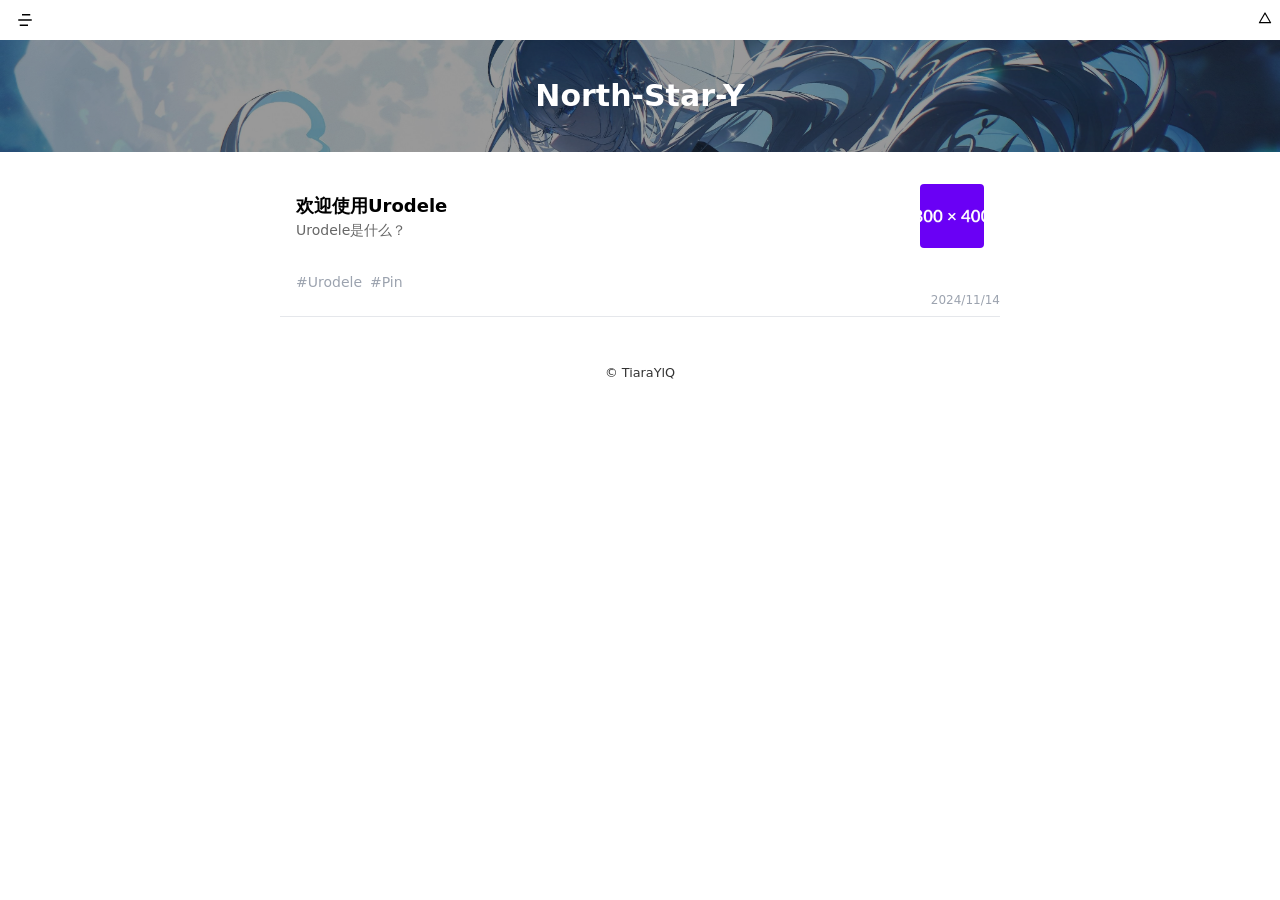
==== index.html @ 62dfad49 "Deploying to gh-pages from  @ 8601d7b7beb2814cf9d8a961e05b0728f2484fea 🚀" ====
<!DOCTYPE html> <html lang="en"> <head><meta charset="UTF-8"><link rel="apple-touch-icon-precomposed" sizes="144x144" href="/favicon.png"><meta name="apple-mobile-web-app-capable" content="yes"><meta name="mobile-web-app-capable" content="yes"><meta name="apple-mobile-web-app-status-bar-style" content="black-translucent"><meta name="apple-mobile-web-app-title" content="North-Star-Y"><meta name="msapplication-TileColor" content="#000000"><meta name="viewport" content="width=device-width,initial-scale=1.0, minimum-scale=1.0, maximum-scale=1.0, user-scalable=no, viewport-fit=cover"><meta name="description" content="A self-owned full-static blog system"><link rel="icon" href="/favicon.ico"><title>Lunic Y | North-Star-Y</title><link rel="stylesheet" href="/_astro/_page_.Cj23YP2r.css">
<style>._tabset_selm3_1 ._tab-panel_selm3_1{display:none}._tabset_selm3_1 ._tab-panels_selm3_4{display:flex}._tabset_selm3_1 input[data-tab-name=direct]{display:none}._tabset_selm3_1 input[data-tab-name=direct]:checked~._tab-panels_selm3_4 ._tab-panel_selm3_1[data-tab-name=direct]{display:block}._tabset_selm3_1 input[data-tab-name=direct]:checked~._tab-labels_selm3_13 label[data-tab-name=direct]{border-bottom:2px solid red}._tabset_selm3_1 input[data-tab-name=app]{display:none}._tabset_selm3_1 input[data-tab-name=app]:checked~._tab-panels_selm3_4 ._tab-panel_selm3_1[data-tab-name=app]{display:block}._tabset_selm3_1 input[data-tab-name=app]:checked~._tab-labels_selm3_13 label[data-tab-name=app]{border-bottom:2px solid red}
</style>
<link rel="stylesheet" href="/_astro/_page_.BIc4xYU2.css"><script type="module" src="/_astro/hoisted.B-PlsKKz.js"></script></head> <body class="text-text relative"> <!-- 固定背景层 --> <div class="fixed inset-0 bg-cover bg-center bg-no-repeat -z-10" style="background-image: url('/back3.jpg');"></div> <!-- 半透明遮罩层 --> <div class="fixed inset-0 bg-bg bg-opacity-80 -z-10"></div> <header class="flex justify-between items-center p-2 gap-2 h-10"> <a href="/" class="text-button text-lg" aria-label="homepage"> <div class="i-ri:menu-4-fill"></div> </a> <div class="flex gap-2 items-center header-operations">   <div id="auth"></div> </div> </header>  <div class="w-full h-28 text-white font-bold text-3xl flex items-center justify-center bg-cover bg-center relative" style="background-image: url('/back2.jpg');"> <div class="absolute inset-0 bg-black bg-opacity-40"></div> <span class="relative z-10">North-Star-Y</span> </div> <main> <div class="content">  <div class="pt-8 pb-2"> <a href="/post/Welcome-to-Urodele" class="px-4 pb-4 flex justify-between items-center group"> <div class="flex flex-col"> <h1 class="page-title w-[fit-content] text-lg transition-all font-semibold group-hover:underline"> 欢迎使用Urodele </h1> <p class="text-text text-opacity-60 text-sm">Urodele是什么？</p> </div> <img class="w-16 h-16 rounded object-cover" src="/post-assets/1730949764414_image.png" alt="image.png"> </a> <div class="flex pt-2 gap-2 px-4"> <a href="/tag/Urodele" class="text-sm text-gray hover:text-black">
#Urodele </a><a href="/tag/Pin" class="text-sm text-gray hover:text-black">
#Pin </a> </div> <div data-acc-time="1731585531871" class="text-end text-xs text-gray"></div> </div> <hr>   </div> </main>  <footer class="mt-8 flex justify-center"> <small class="w-full max-w-[720px] min-h-12 flex justify-center items-center opacity-80"> <a href="https://github.com/TiaraYlQ" target="_blank">© TiaraYlQ</a> </small> </footer> </body></html>
---- _astro/_page_.Cj23YP2r.css ----
*,:before,:after{box-sizing:border-box;border-width:0;border-style:solid;border-color:var(--un-default-border-color, #e5e7eb)}:before,:after{--un-content: ""}html,:host{line-height:1.5;-webkit-text-size-adjust:100%;-moz-tab-size:4;tab-size:4;font-family:ui-sans-serif,system-ui,sans-serif,"Apple Color Emoji","Segoe UI Emoji",Segoe UI Symbol,"Noto Color Emoji";font-feature-settings:normal;font-variation-settings:normal;-webkit-tap-highlight-color:transparent}body{margin:0;line-height:inherit}hr{height:0;color:inherit;border-top-width:1px}abbr:where([title]){text-decoration:underline dotted}h1,h2,h3,h4,h5,h6{font-size:inherit;font-weight:inherit}a{color:inherit;text-decoration:inherit}b,strong{font-weight:bolder}code,kbd,samp,pre{font-family:ui-monospace,SFMono-Regular,Menlo,Monaco,Consolas,Liberation Mono,Courier New,monospace;font-feature-settings:normal;font-variation-settings:normal;font-size:1em}small{font-size:80%}sub,sup{font-size:75%;line-height:0;position:relative;vertical-align:baseline}sub{bottom:-.25em}sup{top:-.5em}table{text-indent:0;border-color:inherit;border-collapse:collapse}button,input,optgroup,select,textarea{font-family:inherit;font-feature-settings:inherit;font-variation-settings:inherit;font-size:100%;font-weight:inherit;line-height:inherit;color:inherit;margin:0;padding:0}button,select{text-transform:none}button,[type=button],[type=reset],[type=submit]{-webkit-appearance:button;background-color:transparent;background-image:none}:-moz-focusring{outline:auto}:-moz-ui-invalid{box-shadow:none}progress{vertical-align:baseline}::-webkit-inner-spin-button,::-webkit-outer-spin-button{height:auto}[type=search]{-webkit-appearance:textfield;outline-offset:-2px}::-webkit-search-decoration{-webkit-appearance:none}::-webkit-file-upload-button{-webkit-appearance:button;font:inherit}summary{display:list-item}blockquote,dl,dd,h1,h2,h3,h4,h5,h6,hr,figure,p,pre{margin:0}fieldset{margin:0;padding:0}legend{padding:0}ol,ul,menu{list-style:none;margin:0;padding:0}dialog{padding:0}textarea{resize:vertical}input::placeholder,textarea::placeholder{opacity:1;color:#9ca3af}button,[role=button]{cursor:pointer}:disabled{cursor:default}img,svg,video,canvas,audio,iframe,embed,object{display:block;vertical-align:middle}img,video{max-width:100%;height:auto}[hidden]:where(:not([hidden=until-found])){display:none}*,:before,:after{--un-rotate:0;--un-rotate-x:0;--un-rotate-y:0;--un-rotate-z:0;--un-scale-x:1;--un-scale-y:1;--un-scale-z:1;--un-skew-x:0;--un-skew-y:0;--un-translate-x:0;--un-translate-y:0;--un-translate-z:0;--un-pan-x: ;--un-pan-y: ;--un-pinch-zoom: ;--un-scroll-snap-strictness:proximity;--un-ordinal: ;--un-slashed-zero: ;--un-numeric-figure: ;--un-numeric-spacing: ;--un-numeric-fraction: ;--un-border-spacing-x:0;--un-border-spacing-y:0;--un-ring-offset-shadow:0 0 rgb(0 0 0 / 0);--un-ring-shadow:0 0 rgb(0 0 0 / 0);--un-shadow-inset: ;--un-shadow:0 0 rgb(0 0 0 / 0);--un-ring-inset: ;--un-ring-offset-width:0px;--un-ring-offset-color:#fff;--un-ring-width:0px;--un-ring-color:rgb(147 197 253 / .5);--un-blur: ;--un-brightness: ;--un-contrast: ;--un-drop-shadow: ;--un-grayscale: ;--un-hue-rotate: ;--un-invert: ;--un-saturate: ;--un-sepia: ;--un-backdrop-blur: ;--un-backdrop-brightness: ;--un-backdrop-contrast: ;--un-backdrop-grayscale: ;--un-backdrop-hue-rotate: ;--un-backdrop-invert: ;--un-backdrop-opacity: ;--un-backdrop-saturate: ;--un-backdrop-sepia: }::backdrop{--un-rotate:0;--un-rotate-x:0;--un-rotate-y:0;--un-rotate-z:0;--un-scale-x:1;--un-scale-y:1;--un-scale-z:1;--un-skew-x:0;--un-skew-y:0;--un-translate-x:0;--un-translate-y:0;--un-translate-z:0;--un-pan-x: ;--un-pan-y: ;--un-pinch-zoom: ;--un-scroll-snap-strictness:proximity;--un-ordinal: ;--un-slashed-zero: ;--un-numeric-figure: ;--un-numeric-spacing: ;--un-numeric-fraction: ;--un-border-spacing-x:0;--un-border-spacing-y:0;--un-ring-offset-shadow:0 0 rgb(0 0 0 / 0);--un-ring-shadow:0 0 rgb(0 0 0 / 0);--un-shadow-inset: ;--un-shadow:0 0 rgb(0 0 0 / 0);--un-ring-inset: ;--un-ring-offset-width:0px;--un-ring-offset-color:#fff;--un-ring-width:0px;--un-ring-color:rgb(147 197 253 / .5);--un-blur: ;--un-brightness: ;--un-contrast: ;--un-drop-shadow: ;--un-grayscale: ;--un-hue-rotate: ;--un-invert: ;--un-saturate: ;--un-sepia: ;--un-backdrop-blur: ;--un-backdrop-brightness: ;--un-backdrop-contrast: ;--un-backdrop-grayscale: ;--un-backdrop-hue-rotate: ;--un-backdrop-invert: ;--un-backdrop-opacity: ;--un-backdrop-saturate: ;--un-backdrop-sepia: }.i-material-symbols\:add-link{--un-icon:url("data:image/svg+xml;utf8,%3Csvg viewBox='0 0 24 24' width='1em' height='1em' xmlns='http://www.w3.org/2000/svg' %3E%3Cpath fill='currentColor' d='M17 20v-3h-3v-2h3v-3h2v3h3v2h-3v3zm-6-3H7q-2.075 0-3.537-1.463T2 12t1.463-3.537T7 7h4v2H7q-1.25 0-2.125.875T4 12t.875 2.125T7 15h4zm-3-4v-2h8v2zm14-1h-2q0-1.25-.875-2.125T17 9h-4V7h4q2.075 0 3.538 1.463T22 12'/%3E%3C/svg%3E");-webkit-mask:var(--un-icon) no-repeat;mask:var(--un-icon) no-repeat;-webkit-mask-size:100% 100%;mask-size:100% 100%;background-color:currentColor;color:inherit;width:1em;height:1em}.i-material-symbols\:check-circle-outline-rounded{--un-icon:url("data:image/svg+xml;utf8,%3Csvg viewBox='0 0 24 24' width='1em' height='1em' xmlns='http://www.w3.org/2000/svg' %3E%3Cpath fill='currentColor' d='m10.6 13.8l-2.15-2.15q-.275-.275-.7-.275t-.7.275t-.275.7t.275.7L9.9 15.9q.3.3.7.3t.7-.3l5.65-5.65q.275-.275.275-.7t-.275-.7t-.7-.275t-.7.275zM12 22q-2.075 0-3.9-.788t-3.175-2.137T2.788 15.9T2 12t.788-3.9t2.137-3.175T8.1 2.788T12 2t3.9.788t3.175 2.137T21.213 8.1T22 12t-.788 3.9t-2.137 3.175t-3.175 2.138T12 22m0-2q3.35 0 5.675-2.325T20 12t-2.325-5.675T12 4T6.325 6.325T4 12t2.325 5.675T12 20m0-8'/%3E%3C/svg%3E");-webkit-mask:var(--un-icon) no-repeat;mask:var(--un-icon) no-repeat;-webkit-mask-size:100% 100%;mask-size:100% 100%;background-color:currentColor;color:inherit;width:1em;height:1em}.i-material-symbols\:code{--un-icon:url("data:image/svg+xml;utf8,%3Csvg viewBox='0 0 24 24' width='1em' height='1em' xmlns='http://www.w3.org/2000/svg' %3E%3Cpath fill='currentColor' d='m8 18l-6-6l6-6l1.425 1.425l-4.6 4.6L9.4 16.6zm8 0l-1.425-1.425l4.6-4.6L14.6 7.4L16 6l6 6z'/%3E%3C/svg%3E");-webkit-mask:var(--un-icon) no-repeat;mask:var(--un-icon) no-repeat;-webkit-mask-size:100% 100%;mask-size:100% 100%;background-color:currentColor;color:inherit;width:1em;height:1em}.i-material-symbols\:error-outline-rounded{--un-icon:url("data:image/svg+xml;utf8,%3Csvg viewBox='0 0 24 24' width='1em' height='1em' xmlns='http://www.w3.org/2000/svg' %3E%3Cpath fill='currentColor' d='M12.713 16.713Q13 16.425 13 16t-.288-.712T12 15t-.712.288T11 16t.288.713T12 17t.713-.288m0-4Q13 12.425 13 12V8q0-.425-.288-.712T12 7t-.712.288T11 8v4q0 .425.288.713T12 13t.713-.288M12 22q-2.075 0-3.9-.788t-3.175-2.137T2.788 15.9T2 12t.788-3.9t2.137-3.175T8.1 2.788T12 2t3.9.788t3.175 2.137T21.213 8.1T22 12t-.788 3.9t-2.137 3.175t-3.175 2.138T12 22m0-2q3.35 0 5.675-2.325T20 12t-2.325-5.675T12 4T6.325 6.325T4 12t2.325 5.675T12 20m0-8'/%3E%3C/svg%3E");-webkit-mask:var(--un-icon) no-repeat;mask:var(--un-icon) no-repeat;-webkit-mask-size:100% 100%;mask-size:100% 100%;background-color:currentColor;color:inherit;width:1em;height:1em}.i-material-symbols\:format-bold{--un-icon:url("data:image/svg+xml;utf8,%3Csvg viewBox='0 0 24 24' width='1em' height='1em' xmlns='http://www.w3.org/2000/svg' %3E%3Cpath fill='currentColor' d='M6.8 19V5h5.525q1.625 0 3 1T16.7 8.775q0 1.275-.575 1.963t-1.075.987q.625.275 1.388 1.025T17.2 15q0 2.225-1.625 3.113t-3.05.887zm3.025-2.8h2.6q1.2 0 1.463-.612t.262-.888t-.262-.887t-1.538-.613H9.825zm0-5.7h2.325q.825 0 1.2-.425t.375-.95q0-.6-.425-.975t-1.1-.375H9.825z'/%3E%3C/svg%3E");-webkit-mask:var(--un-icon) no-repeat;mask:var(--un-icon) no-repeat;-webkit-mask-size:100% 100%;mask-size:100% 100%;background-color:currentColor;color:inherit;width:1em;height:1em}.i-material-symbols\:format-italic{--un-icon:url("data:image/svg+xml;utf8,%3Csvg viewBox='0 0 24 24' width='1em' height='1em' xmlns='http://www.w3.org/2000/svg' %3E%3Cpath fill='currentColor' d='M5 19v-2.5h4l3-9H8V5h10v2.5h-3.5l-3 9H15V19z'/%3E%3C/svg%3E");-webkit-mask:var(--un-icon) no-repeat;mask:var(--un-icon) no-repeat;-webkit-mask-size:100% 100%;mask-size:100% 100%;background-color:currentColor;color:inherit;width:1em;height:1em}.i-material-symbols\:format-underlined{--un-icon:url("data:image/svg+xml;utf8,%3Csvg viewBox='0 0 24 24' width='1em' height='1em' xmlns='http://www.w3.org/2000/svg' %3E%3Cpath fill='currentColor' d='M5 21v-2h14v2zm3.075-5.575q-1.4-1.575-1.4-4.175V3H9.25v8.4q0 1.4.7 2.275t2.05.875t2.05-.875t.7-2.275V3h2.575v8.25q0 2.6-1.4 4.175T12 17t-3.925-1.575'/%3E%3C/svg%3E");-webkit-mask:var(--un-icon) no-repeat;mask:var(--un-icon) no-repeat;-webkit-mask-size:100% 100%;mask-size:100% 100%;background-color:currentColor;color:inherit;width:1em;height:1em}.i-material-symbols\:info-outline-rounded{--un-icon:url("data:image/svg+xml;utf8,%3Csvg viewBox='0 0 24 24' width='1em' height='1em' xmlns='http://www.w3.org/2000/svg' %3E%3Cpath fill='currentColor' d='M12.713 16.713Q13 16.425 13 16v-4q0-.425-.288-.712T12 11t-.712.288T11 12v4q0 .425.288.713T12 17t.713-.288m0-8Q13 8.425 13 8t-.288-.712T12 7t-.712.288T11 8t.288.713T12 9t.713-.288M12 22q-2.075 0-3.9-.788t-3.175-2.137T2.788 15.9T2 12t.788-3.9t2.137-3.175T8.1 2.788T12 2t3.9.788t3.175 2.137T21.213 8.1T22 12t-.788 3.9t-2.137 3.175t-3.175 2.138T12 22m0-2q3.35 0 5.675-2.325T20 12t-2.325-5.675T12 4T6.325 6.325T4 12t2.325 5.675T12 20m0-8'/%3E%3C/svg%3E");-webkit-mask:var(--un-icon) no-repeat;mask:var(--un-icon) no-repeat;-webkit-mask-size:100% 100%;mask-size:100% 100%;background-color:currentColor;color:inherit;width:1em;height:1em}.i-material-symbols\:raw-on{--un-icon:url("data:image/svg+xml;utf8,%3Csvg viewBox='0 0 24 24' width='1em' height='1em' xmlns='http://www.w3.org/2000/svg' %3E%3Cpath fill='currentColor' d='M3 15V9h3.5q.6 0 1.05.45T8 10.5v1q0 .45-.238.813T7.1 12.9L8 15H6.5l-.9-2H4.5v2zm5.75 0l1.5-6h2.5l1.5 6h-1.5l-.35-1.5h-1.75l-.4 1.5zm6.75 0L14 9h1.5l.75 3L17 9h1.5l.75 3L20 9h1.5L20 15h-1.5l-.75-3.05L17 15zM11 12h1l-.25-1h-.5zm-6.5-.5h2v-1h-2z'/%3E%3C/svg%3E");-webkit-mask:var(--un-icon) no-repeat;mask:var(--un-icon) no-repeat;-webkit-mask-size:100% 100%;mask-size:100% 100%;background-color:currentColor;color:inherit;width:1em;height:1em}.i-material-symbols\:strikethrough-s{--un-icon:url("data:image/svg+xml;utf8,%3Csvg viewBox='0 0 24 24' width='1em' height='1em' xmlns='http://www.w3.org/2000/svg' %3E%3Cpath fill='currentColor' d='M12.15 20q-1.9 0-3.375-1.125T6.65 15.8l2.2-.95q.35 1.2 1.213 1.975t2.137.775q1.05 0 1.9-.5t.85-1.6q0-.45-.175-.825T14.3 14h2.8q.125.35.188.713t.062.787q0 2.15-1.537 3.325T12.15 20M2 12v-2h20v2zm10.05-8.15q1.65 0 2.888.812T16.85 7.15l-2.2.975q-.225-.725-.837-1.3T12.1 6.25q-1.025 0-1.7.463T9.65 8h-2.4q.05-1.725 1.363-2.937T12.05 3.85'/%3E%3C/svg%3E");-webkit-mask:var(--un-icon) no-repeat;mask:var(--un-icon) no-repeat;-webkit-mask-size:100% 100%;mask-size:100% 100%;background-color:currentColor;color:inherit;width:1em;height:1em}.i-ri\:add-large-line{--un-icon:url("data:image/svg+xml;utf8,%3Csvg viewBox='0 0 24 24' width='1em' height='1em' xmlns='http://www.w3.org/2000/svg' %3E%3Cpath fill='currentColor' d='M13 11h9v2h-9v9h-2v-9H2v-2h9V2h2z'/%3E%3C/svg%3E");-webkit-mask:var(--un-icon) no-repeat;mask:var(--un-icon) no-repeat;-webkit-mask-size:100% 100%;mask-size:100% 100%;background-color:currentColor;color:inherit;width:1em;height:1em}.i-ri\:add-line{--un-icon:url("data:image/svg+xml;utf8,%3Csvg viewBox='0 0 24 24' width='1em' height='1em' xmlns='http://www.w3.org/2000/svg' %3E%3Cpath fill='currentColor' d='M11 11V5h2v6h6v2h-6v6h-2v-6H5v-2z'/%3E%3C/svg%3E");-webkit-mask:var(--un-icon) no-repeat;mask:var(--un-icon) no-repeat;-webkit-mask-size:100% 100%;mask-size:100% 100%;background-color:currentColor;color:inherit;width:1em;height:1em}.i-ri\:arrow-down-s-fill{--un-icon:url("data:image/svg+xml;utf8,%3Csvg viewBox='0 0 24 24' width='1em' height='1em' xmlns='http://www.w3.org/2000/svg' %3E%3Cpath fill='currentColor' d='m12 16l-6-6h12z'/%3E%3C/svg%3E");-webkit-mask:var(--un-icon) no-repeat;mask:var(--un-icon) no-repeat;-webkit-mask-size:100% 100%;mask-size:100% 100%;background-color:currentColor;color:inherit;width:1em;height:1em}.i-ri\:arrow-left-double-line{--un-icon:url("data:image/svg+xml;utf8,%3Csvg viewBox='0 0 24 24' width='1em' height='1em' xmlns='http://www.w3.org/2000/svg' %3E%3Cpath fill='currentColor' d='m4.836 12l6.207 6.207l1.414-1.414L7.664 12l4.793-4.793l-1.414-1.414zm5.65 0l6.207 6.207l1.414-1.414L13.314 12l4.793-4.793l-1.414-1.414z'/%3E%3C/svg%3E");-webkit-mask:var(--un-icon) no-repeat;mask:var(--un-icon) no-repeat;-webkit-mask-size:100% 100%;mask-size:100% 100%;background-color:currentColor;color:inherit;width:1em;height:1em}.i-ri\:arrow-right-double-line{--un-icon:url("data:image/svg+xml;utf8,%3Csvg viewBox='0 0 24 24' width='1em' height='1em' xmlns='http://www.w3.org/2000/svg' %3E%3Cpath fill='currentColor' d='m19.164 12l-6.207-6.207l-1.414 1.414L16.336 12l-4.793 4.793l1.414 1.414zm-5.65 0L7.307 5.793L5.893 7.207L10.686 12l-4.793 4.793l1.414 1.414z'/%3E%3C/svg%3E");-webkit-mask:var(--un-icon) no-repeat;mask:var(--un-icon) no-repeat;-webkit-mask-size:100% 100%;mask-size:100% 100%;background-color:currentColor;color:inherit;width:1em;height:1em}.i-ri\:check-line{--un-icon:url("data:image/svg+xml;utf8,%3Csvg viewBox='0 0 24 24' width='1em' height='1em' xmlns='http://www.w3.org/2000/svg' %3E%3Cpath fill='currentColor' d='m10 15.17l9.192-9.191l1.414 1.414L10 17.999l-6.364-6.364l1.414-1.414z'/%3E%3C/svg%3E");-webkit-mask:var(--un-icon) no-repeat;mask:var(--un-icon) no-repeat;-webkit-mask-size:100% 100%;mask-size:100% 100%;background-color:currentColor;color:inherit;width:1em;height:1em}.i-ri\:close-line{--un-icon:url("data:image/svg+xml;utf8,%3Csvg viewBox='0 0 24 24' width='1em' height='1em' xmlns='http://www.w3.org/2000/svg' %3E%3Cpath fill='currentColor' d='m12 10.587l4.95-4.95l1.414 1.414l-4.95 4.95l4.95 4.95l-1.415 1.414l-4.95-4.95l-4.949 4.95l-1.414-1.415l4.95-4.95l-4.95-4.95L7.05 5.638z'/%3E%3C/svg%3E");-webkit-mask:var(--un-icon) no-repeat;mask:var(--un-icon) no-repeat;-webkit-mask-size:100% 100%;mask-size:100% 100%;background-color:currentColor;color:inherit;width:1em;height:1em}.i-ri\:delete-bin-fill{--un-icon:url("data:image/svg+xml;utf8,%3Csvg viewBox='0 0 24 24' width='1em' height='1em' xmlns='http://www.w3.org/2000/svg' %3E%3Cpath fill='currentColor' d='M17 6h5v2h-2v13a1 1 0 0 1-1 1H5a1 1 0 0 1-1-1V8H2V6h5V3a1 1 0 0 1 1-1h8a1 1 0 0 1 1 1zm-8 5v6h2v-6zm4 0v6h2v-6zM9 4v2h6V4z'/%3E%3C/svg%3E");-webkit-mask:var(--un-icon) no-repeat;mask:var(--un-icon) no-repeat;-webkit-mask-size:100% 100%;mask-size:100% 100%;background-color:currentColor;color:inherit;width:1em;height:1em}.i-ri\:draggable{--un-icon:url("data:image/svg+xml;utf8,%3Csvg viewBox='0 0 24 24' width='1em' height='1em' xmlns='http://www.w3.org/2000/svg' %3E%3Cpath fill='currentColor' d='M8.5 7a1.5 1.5 0 1 0 0-3a1.5 1.5 0 0 0 0 3m0 6.5a1.5 1.5 0 1 0 0-3a1.5 1.5 0 0 0 0 3m1.5 5a1.5 1.5 0 1 1-3 0a1.5 1.5 0 0 1 3 0M15.5 7a1.5 1.5 0 1 0 0-3a1.5 1.5 0 0 0 0 3m1.5 5a1.5 1.5 0 1 1-3 0a1.5 1.5 0 0 1 3 0m-1.5 8a1.5 1.5 0 1 0 0-3a1.5 1.5 0 0 0 0 3'/%3E%3C/svg%3E");-webkit-mask:var(--un-icon) no-repeat;mask:var(--un-icon) no-repeat;-webkit-mask-size:100% 100%;mask-size:100% 100%;background-color:currentColor;color:inherit;width:1em;height:1em}.i-ri\:github-fill{--un-icon:url("data:image/svg+xml;utf8,%3Csvg viewBox='0 0 24 24' width='1em' height='1em' xmlns='http://www.w3.org/2000/svg' %3E%3Cpath fill='currentColor' d='M12.001 2c-5.525 0-10 4.475-10 10a9.99 9.99 0 0 0 6.837 9.488c.5.087.688-.213.688-.476c0-.237-.013-1.024-.013-1.862c-2.512.463-3.162-.612-3.362-1.175c-.113-.288-.6-1.175-1.025-1.413c-.35-.187-.85-.65-.013-.662c.788-.013 1.35.725 1.538 1.025c.9 1.512 2.337 1.087 2.912.825c.088-.65.35-1.087.638-1.337c-2.225-.25-4.55-1.113-4.55-4.938c0-1.088.387-1.987 1.025-2.687c-.1-.25-.45-1.275.1-2.65c0 0 .837-.263 2.75 1.024a9.3 9.3 0 0 1 2.5-.337c.85 0 1.7.112 2.5.337c1.913-1.3 2.75-1.024 2.75-1.024c.55 1.375.2 2.4.1 2.65c.637.7 1.025 1.587 1.025 2.687c0 3.838-2.337 4.688-4.562 4.938c.362.312.675.912.675 1.85c0 1.337-.013 2.412-.013 2.75c0 .262.188.574.688.474A10.02 10.02 0 0 0 22 12c0-5.525-4.475-10-10-10'/%3E%3C/svg%3E");-webkit-mask:var(--un-icon) no-repeat;mask:var(--un-icon) no-repeat;-webkit-mask-size:100% 100%;mask-size:100% 100%;background-color:currentColor;color:inherit;width:1em;height:1em}.i-ri\:menu-4-fill{--un-icon:url("data:image/svg+xml;utf8,%3Csvg viewBox='0 0 24 24' width='1em' height='1em' xmlns='http://www.w3.org/2000/svg' %3E%3Cpath fill='currentColor' d='M16 18v2H5v-2zm5-7v2H3v-2zm-2-7v2H8V4z'/%3E%3C/svg%3E");-webkit-mask:var(--un-icon) no-repeat;mask:var(--un-icon) no-repeat;-webkit-mask-size:100% 100%;mask-size:100% 100%;background-color:currentColor;color:inherit;width:1em;height:1em}.i-ri\:menu-fold-4-fill{--un-icon:url("data:image/svg+xml;utf8,%3Csvg viewBox='0 0 24 24' width='1em' height='1em' xmlns='http://www.w3.org/2000/svg' %3E%3Cpath fill='currentColor' d='M21 4H7v2h14zm0 7H11v2h10zm0 7H7v2h14zM3 17V7l5 5z'/%3E%3C/svg%3E");-webkit-mask:var(--un-icon) no-repeat;mask:var(--un-icon) no-repeat;-webkit-mask-size:100% 100%;mask-size:100% 100%;background-color:currentColor;color:inherit;width:1em;height:1em}.i-ri\:quill-pen-fill{--un-icon:url("data:image/svg+xml;utf8,%3Csvg viewBox='0 0 24 24' width='1em' height='1em' xmlns='http://www.w3.org/2000/svg' %3E%3Cpath fill='currentColor' d='M21 1.997c-15 0-17 14-18 20h1.998q.999-5 5.002-5.5c4-.5 7-4 8-7l-1.5-1l1-1c1-1 2.004-2.5 3.5-5.5'/%3E%3C/svg%3E");-webkit-mask:var(--un-icon) no-repeat;mask:var(--un-icon) no-repeat;-webkit-mask-size:100% 100%;mask-size:100% 100%;background-color:currentColor;color:inherit;width:1em;height:1em}.i-ri\:send-plane-fill{--un-icon:url("data:image/svg+xml;utf8,%3Csvg viewBox='0 0 24 24' width='1em' height='1em' xmlns='http://www.w3.org/2000/svg' %3E%3Cpath fill='currentColor' d='M1.946 9.315c-.522-.174-.527-.455.01-.634L21.044 2.32c.529-.176.832.12.684.638l-5.454 19.086c-.15.529-.455.547-.679.045L12 14l6-8l-8 6z'/%3E%3C/svg%3E");-webkit-mask:var(--un-icon) no-repeat;mask:var(--un-icon) no-repeat;-webkit-mask-size:100% 100%;mask-size:100% 100%;background-color:currentColor;color:inherit;width:1em;height:1em}.i-ri\:triangle-line{--un-icon:url("data:image/svg+xml;utf8,%3Csvg viewBox='0 0 24 24' width='1em' height='1em' xmlns='http://www.w3.org/2000/svg' %3E%3Cpath fill='currentColor' d='m12.866 3l9.526 16.5a1 1 0 0 1-.866 1.5H2.474a1 1 0 0 1-.866-1.5L11.134 3a1 1 0 0 1 1.732 0m-8.66 16h15.588L12 5.5z'/%3E%3C/svg%3E");-webkit-mask:var(--un-icon) no-repeat;mask:var(--un-icon) no-repeat;-webkit-mask-size:100% 100%;mask-size:100% 100%;background-color:currentColor;color:inherit;width:1em;height:1em}.i-svg-spinners\:pulse{--un-icon:url("data:image/svg+xml;utf8,%3Csvg viewBox='0 0 24 24' width='1em' height='1em' xmlns='http://www.w3.org/2000/svg' %3E%3Ccircle cx='12' cy='12' r='0' fill='currentColor'%3E%3Canimate attributeName='r' calcMode='spline' dur='1.2s' keySplines='.52,.6,.25,.99' repeatCount='indefinite' values='0;11'/%3E%3Canimate attributeName='opacity' calcMode='spline' dur='1.2s' keySplines='.52,.6,.25,.99' repeatCount='indefinite' values='1;0'/%3E%3C/circle%3E%3C/svg%3E");-webkit-mask:var(--un-icon) no-repeat;mask:var(--un-icon) no-repeat;-webkit-mask-size:100% 100%;mask-size:100% 100%;background-color:currentColor;color:inherit;width:1em;height:1em}.i-svg-spinners\:ring-resize{--un-icon:url("data:image/svg+xml;utf8,%3Csvg viewBox='0 0 24 24' width='1em' height='1em' xmlns='http://www.w3.org/2000/svg' %3E%3Cg stroke='currentColor'%3E%3Ccircle cx='12' cy='12' r='9.5' fill='none' stroke-linecap='round' stroke-width='3'%3E%3Canimate attributeName='stroke-dasharray' calcMode='spline' dur='1.5s' keySplines='0.42,0,0.58,1;0.42,0,0.58,1;0.42,0,0.58,1' keyTimes='0;0.475;0.95;1' repeatCount='indefinite' values='0 150;42 150;42 150;42 150'/%3E%3Canimate attributeName='stroke-dashoffset' calcMode='spline' dur='1.5s' keySplines='0.42,0,0.58,1;0.42,0,0.58,1;0.42,0,0.58,1' keyTimes='0;0.475;0.95;1' repeatCount='indefinite' values='0;-16;-59;-59'/%3E%3C/circle%3E%3CanimateTransform attributeName='transform' dur='2s' repeatCount='indefinite' type='rotate' values='0 12 12;360 12 12'/%3E%3C/g%3E%3C/svg%3E");-webkit-mask:var(--un-icon) no-repeat;mask:var(--un-icon) no-repeat;-webkit-mask-size:100% 100%;mask-size:100% 100%;background-color:currentColor;color:inherit;width:1em;height:1em}@media (prefers-color-scheme: dark){:root{--un-preset-theme-colors-modal:36 36 36;--un-preset-theme-colors-bg:51 51 51;--un-preset-theme-colors-text:255 255 255}}@media (prefers-color-scheme: light){:root{--un-preset-theme-colors-modal:255 255 255;--un-preset-theme-colors-bg:255 255 255;--un-preset-theme-colors-text:0 0 0}}.pointer-events-auto,.group:focus-within .group-focus-within\:pointer-events-auto{pointer-events:auto}.pointer-events-none{pointer-events:none}.visible{visibility:visible}.absolute{position:absolute}.fixed{position:fixed}.relative{position:relative}.inset-0{inset:0}.left-0{left:0}.right-\[4px\]{right:4px}.right-0{right:0}.top-\[84px\]{top:84px}.top-0{top:0}.top-full{top:100%}.-z-10{z-index:-10}.z-\[100\]{z-index:100}.z-\[110\]{z-index:110}.z-\[2\]{z-index:2}.z-\[50\]{z-index:50}.z-10{z-index:10}.m-2{margin:.5rem}.m-4{margin:1rem}.mx-8{margin-left:2rem;margin-right:2rem}.mt-1{margin-top:.25rem}.mt-4{margin-top:1rem}.mt-8{margin-top:2rem}.block{display:block}.\[\&_\.outlines\]\:hidden .outlines{display:none}.hidden\!{display:none!important}.h-10{height:2.5rem}.h-16{height:4rem}.h-28{height:7rem}.h-3,.h3{height:.75rem}.h-5,.h5{height:1.25rem}.h-6,.h6{height:1.5rem}.h-8{height:2rem}.h-full{height:100%}.h1{height:.25rem}.h2{height:.5rem}.h4{height:1rem}.max-h-\[60vh\]{max-height:60vh}.max-w-\[720px\]{max-width:720px}.max-w-\[870px\]{max-width:870px}.max-w-\[90vw\]{max-width:90vw}.max-w-\[960px\]{max-width:960px}.min-h-\[100px\]{min-height:100px}.min-h-12{min-height:3rem}.min-h-8{min-height:2rem}.min-w-\[180px\]{min-width:180px}.min-w-\[200px\]{min-width:200px}.w-\[180px\]{width:180px}.w-\[200px\]{width:200px}.w-\[240px\]{width:240px}.w-\[fit-content\]{width:fit-content}.w-16{width:4rem}.w-3{width:.75rem}.w-5{width:1.25rem}.w-6{width:1.5rem}.w-8{width:2rem}.w-full{width:100%}.flex{display:flex}.flex-\[45\%\]{flex:45%}.flex-1{flex:1 1 0%}.flex-shrink-0{flex-shrink:0}.flex-col{flex-direction:column}.flex-wrap{flex-wrap:wrap}.translate-y--2{--un-translate-y:-.5rem;transform:translate(var(--un-translate-x)) translateY(var(--un-translate-y)) translateZ(var(--un-translate-z)) rotate(var(--un-rotate)) rotateX(var(--un-rotate-x)) rotateY(var(--un-rotate-y)) rotate(var(--un-rotate-z)) skew(var(--un-skew-x)) skewY(var(--un-skew-y)) scaleX(var(--un-scale-x)) scaleY(var(--un-scale-y)) scaleZ(var(--un-scale-z))}.translate-y-\[-100\%\]{--un-translate-y:-100%;transform:translate(var(--un-translate-x)) translateY(var(--un-translate-y)) translateZ(var(--un-translate-z)) rotate(var(--un-rotate)) rotateX(var(--un-rotate-x)) rotateY(var(--un-rotate-y)) rotate(var(--un-rotate-z)) skew(var(--un-skew-x)) skewY(var(--un-skew-y)) scaleX(var(--un-scale-x)) scaleY(var(--un-scale-y)) scaleZ(var(--un-scale-z))}.group:focus-within .group-focus-within\:translate-y-0{--un-translate-y:0;transform:translate(var(--un-translate-x)) translateY(var(--un-translate-y)) translateZ(var(--un-translate-z)) rotate(var(--un-rotate)) rotateX(var(--un-rotate-x)) rotateY(var(--un-rotate-y)) rotate(var(--un-rotate-z)) skew(var(--un-skew-x)) skewY(var(--un-skew-y)) scaleX(var(--un-scale-x)) scaleY(var(--un-scale-y)) scaleZ(var(--un-scale-z))}.cursor-pointer{cursor:pointer}.items-center{align-items:center}.justify-end{justify-content:flex-end}.justify-center{justify-content:center}.justify-between{justify-content:space-between}.gap-1{gap:.25rem}.gap-2{gap:.5rem}.gap-4{gap:1rem}.overflow-hidden{overflow:hidden}.overflow-y-auto{overflow-y:auto}.whitespace-nowrap{white-space:nowrap}.whitespace-pre-wrap{white-space:pre-wrap}.break-words{overflow-wrap:break-word}.border{border-width:1px}.border-blue{--un-border-opacity:1;border-color:rgb(96 165 250 / var(--un-border-opacity))}.rounded{border-radius:.25rem}.rounded-full{border-radius:9999px}.bg-\[\#202328\]{--un-bg-opacity:1;background-color:rgb(32 35 40 / var(--un-bg-opacity))}.bg-bg{--un-bg-opacity:var(--un-preset-theme-colors-bg--alpha, 1);background-color:rgb(var(--un-preset-theme-colors-bg) / var(--un-bg-opacity))}.bg-black{--un-bg-opacity:1;background-color:rgb(0 0 0 / var(--un-bg-opacity))}.bg-blue{--un-bg-opacity:1;background-color:rgb(96 165 250 / var(--un-bg-opacity))}.bg-blue-200{--un-bg-opacity:1;background-color:rgb(191 219 254 / var(--un-bg-opacity))}.bg-gray{--un-bg-opacity:1;background-color:rgb(156 163 175 / var(--un-bg-opacity))}.bg-green{--un-bg-opacity:1;background-color:rgb(74 222 128 / var(--un-bg-opacity))}.bg-modal{--un-bg-opacity:var(--un-preset-theme-colors-modal--alpha, 1);background-color:rgb(var(--un-preset-theme-colors-modal) / var(--un-bg-opacity))}.bg-red{--un-bg-opacity:1;background-color:rgb(248 113 113 / var(--un-bg-opacity))}.bg-transparent{background-color:transparent}.bg-yellow{--un-bg-opacity:1;background-color:rgb(250 204 21 / var(--un-bg-opacity))}.bg-yellow-200{--un-bg-opacity:1;background-color:rgb(254 240 138 / var(--un-bg-opacity))}.hover\:bg-gray-200:hover{--un-bg-opacity:1;background-color:rgb(229 231 235 / var(--un-bg-opacity))}.bg-opacity-40{--un-bg-opacity:.4}.bg-opacity-60{--un-bg-opacity:.6}.bg-opacity-80{--un-bg-opacity:.8}.bg-cover{background-size:cover}.bg-center{background-position:center}.bg-no-repeat{background-repeat:no-repeat}.object-cover{object-fit:cover}.p-2{padding:.5rem}.p-4{padding:1rem}.px-\[28px\]{padding-left:28px;padding-right:28px}.px-2{padding-left:.5rem;padding-right:.5rem}.px-3{padding-left:.75rem;padding-right:.75rem}.px-4{padding-left:1rem;padding-right:1rem}.py-1{padding-top:.25rem;padding-bottom:.25rem}.py-2{padding-top:.5rem;padding-bottom:.5rem}.py-4{padding-top:1rem;padding-bottom:1rem}.pb-2{padding-bottom:.5rem}.pb-4{padding-bottom:1rem}.pt-2{padding-top:.5rem}.pt-8{padding-top:2rem}.text-center{text-align:center}.text-start{text-align:start}.text-end{text-align:end}.text-3xl{font-size:1.875rem;line-height:2.25rem}.text-4xl{font-size:2.25rem;line-height:2.5rem}.text-base{font-size:1rem;line-height:1.5rem}.text-lg{font-size:1.125rem;line-height:1.75rem}.text-sm{font-size:.875rem;line-height:1.25rem}.text-xs{font-size:.75rem;line-height:1rem}.text-blue{--un-text-opacity:1;color:rgb(96 165 250 / var(--un-text-opacity))}.text-gray{--un-text-opacity:1;color:rgb(156 163 175 / var(--un-text-opacity))}.text-green-500{--un-text-opacity:1;color:rgb(34 197 94 / var(--un-text-opacity))}.text-red{--un-text-opacity:1;color:rgb(248 113 113 / var(--un-text-opacity))}.text-text{--un-text-opacity:var(--un-preset-theme-colors-text--alpha, 1);color:rgb(var(--un-preset-theme-colors-text) / var(--un-text-opacity))}.text-white{--un-text-opacity:1;color:rgb(255 255 255 / var(--un-text-opacity))}.hover\:text-black:hover{--un-text-opacity:1;color:rgb(0 0 0 / var(--un-text-opacity))}.hover\:text-text:hover{--un-text-opacity:var(--un-preset-theme-colors-text--alpha, 1);color:rgb(var(--un-preset-theme-colors-text) / var(--un-text-opacity))}.text-opacity-60{--un-text-opacity:.6}.hover\:text-opacity-100:hover{--un-text-opacity:1}.font-bold{font-weight:700}.font-semibold{font-weight:600}.italic{font-style:italic}.underline,.group:hover .group-hover\:underline{text-decoration-line:underline}.\!opacity-100{opacity:1!important}.opacity-0{opacity:0}.opacity-50{opacity:.5}.opacity-60{opacity:.6}.opacity-80{opacity:.8}.group:focus-within .group-focus-within\:opacity-100,.group:hover .group-hover\:opacity-100{opacity:1}.hover\:opacity-80:hover{opacity:.8}.shadow{--un-shadow:var(--un-shadow-inset) 0 1px 3px 0 var(--un-shadow-color, rgb(0 0 0 / .1)),var(--un-shadow-inset) 0 1px 2px -1px var(--un-shadow-color, rgb(0 0 0 / .1));box-shadow:var(--un-ring-offset-shadow),var(--un-ring-shadow),var(--un-shadow)}.shadow-lg{--un-shadow:var(--un-shadow-inset) 0 10px 15px -3px var(--un-shadow-color, rgb(0 0 0 / .1)),var(--un-shadow-inset) 0 4px 6px -4px var(--un-shadow-color, rgb(0 0 0 / .1));box-shadow:var(--un-ring-offset-shadow),var(--un-ring-shadow),var(--un-shadow)}.shadow-md{--un-shadow:var(--un-shadow-inset) 0 4px 6px -1px var(--un-shadow-color, rgb(0 0 0 / .1)),var(--un-shadow-inset) 0 2px 4px -2px var(--un-shadow-color, rgb(0 0 0 / .1));box-shadow:var(--un-ring-offset-shadow),var(--un-ring-shadow),var(--un-shadow)}.outline{outline-style:solid}.outline-none{outline:2px solid transparent;outline-offset:2px}.transition-all{transition-property:all;transition-timing-function:cubic-bezier(.4,0,.2,1);transition-duration:.15s}.transition-delay-\[0\.25s\]{transition-delay:.25s}.transition-delay-\[0\.2s\]{transition-delay:.2s}@media (prefers-color-scheme: dark){.dark\:border-gray{--un-border-opacity:1;border-color:rgb(156 163 175 / var(--un-border-opacity))}.dark\:bg-blue{--un-bg-opacity:1;background-color:rgb(96 165 250 / var(--un-bg-opacity))}.dark\:bg-yellow{--un-bg-opacity:1;background-color:rgb(250 204 21 / var(--un-bg-opacity))}.dark\:hover\:bg-modal:hover{--un-bg-opacity:var(--un-preset-theme-colors-modal--alpha, 1);background-color:rgb(var(--un-preset-theme-colors-modal) / var(--un-bg-opacity))}}@media (max-width: 767.9px){.\<md\:hidden{display:none}.\<md\:w-auto{width:auto}.\<md\:\[\&\:focus-within_\.outlines\]\:flex:focus-within .outlines{display:flex}.\<md\:justify-end{justify-content:flex-end}}@media (min-width: 768px){.md\:sticky{position:sticky}.md\:top-\[88px\]{top:88px}.md\:hidden{display:none}.md\:w-\[32px\]{width:32px}.md\:shadow-none{--un-shadow:0 0 var(--un-shadow-color, rgb(0 0 0 / 0));box-shadow:var(--un-ring-offset-shadow),var(--un-ring-shadow),var(--un-shadow)}}
---- _astro/_page_.BIc4xYU2.css ----
html{scroll-behavior:smooth}header{position:sticky;top:0;z-index:20;--un-bg-opacity:var(--un-preset-theme-colors-bg--alpha, 1);background-color:rgb(var(--un-preset-theme-colors-bg)/var(--un-bg-opacity))}::-webkit-scrollbar{width:4px;height:4px;background-color:transparent;opacity:0}::-webkit-scrollbar:hover{width:4px;height:4px;opacity:1}::-webkit-scrollbar-thumb{background-color:#00000047;border-radius:5px}@media (prefers-color-scheme: dark){hr{border-color:#777}}.buttoned{display:flex;align-items:center;justify-content:center;gap:.5rem;border-radius:.25rem;padding:.25rem .5rem;transition-property:all;transition-timing-function:cubic-bezier(.4,0,.2,1);transition-duration:.15s}.buttoned:disabled{cursor:not-allowed;opacity:.5}.buttoned:not(:disabled):active{--un-brightness:brightness(.9);filter:var(--un-blur) var(--un-brightness) var(--un-contrast) var(--un-drop-shadow) var(--un-grayscale) var(--un-hue-rotate) var(--un-invert) var(--un-saturate) var(--un-sepia)}.buttoned:not(:disabled):not(:active):hover{--un-brightness:brightness(.95);filter:var(--un-blur) var(--un-brightness) var(--un-contrast) var(--un-drop-shadow) var(--un-grayscale) var(--un-hue-rotate) var(--un-invert) var(--un-saturate) var(--un-sepia)}.buttoned[data-loading]:before{content:"";width:.75rem;height:.75rem;background-size:contain;background-image:url("data:image/svg+xml;utf8,%3Csvg viewBox='0 0 24 24' width='1em' height='1em' xmlns='http://www.w3.org/2000/svg' %3E%3Cg stroke='currentColor'%3E%3Ccircle cx='12' cy='12' r='9.5' fill='none' stroke-linecap='round' stroke-width='3'%3E%3Canimate attributeName='stroke-dasharray' calcMode='spline' dur='1.5s' keySplines='0.42,0,0.58,1;0.42,0,0.58,1;0.42,0,0.58,1' keyTimes='0;0.475;0.95;1' repeatCount='indefinite' values='0 150;42 150;42 150;42 150'/%3E%3Canimate attributeName='stroke-dashoffset' calcMode='spline' dur='1.5s' keySplines='0.42,0,0.58,1;0.42,0,0.58,1;0.42,0,0.58,1' keyTimes='0;0.475;0.95;1' repeatCount='indefinite' values='0;-16;-59;-59'/%3E%3C/circle%3E%3CanimateTransform attributeName='transform' dur='2s' repeatCount='indefinite' type='rotate' values='0 12 12;360 12 12'/%3E%3C/g%3E%3C/svg%3E");background-position:center;background-repeat:no-repeat}.buttoned[data-loading=false]:before{content:none}.text-button{display:flex;align-items:center;justify-content:center;gap:.5rem;border-radius:.25rem;padding:.25rem .5rem;transition-property:all;transition-timing-function:cubic-bezier(.4,0,.2,1);transition-duration:.15s}.text-button:hover{--un-bg-opacity:1;background-color:rgb(0,0,0,var(--un-bg-opacity));--un-bg-opacity:.1}.text-button:active{--un-bg-opacity:1;background-color:rgb(0,0,0,var(--un-bg-opacity));--un-bg-opacity:.2}div[data-modal-loading]{position:relative}div[data-modal-loading]:before{position:absolute;top:0;left:0;width:100%;height:100%;--un-bg-opacity:var(--un-preset-theme-colors-bg--alpha, 1);background-color:rgb(var(--un-preset-theme-colors-bg)/var(--un-bg-opacity));--un-bg-opacity:.8;content:"";background-size:24px;background-image:url("data:image/svg+xml;utf8,%3Csvg viewBox='0 0 24 24' width='1em' height='1em' xmlns='http://www.w3.org/2000/svg' %3E%3Cg stroke='currentColor'%3E%3Ccircle cx='12' cy='12' r='9.5' fill='none' stroke-linecap='round' stroke-width='3'%3E%3Canimate attributeName='stroke-dasharray' calcMode='spline' dur='1.5s' keySplines='0.42,0,0.58,1;0.42,0,0.58,1;0.42,0,0.58,1' keyTimes='0;0.475;0.95;1' repeatCount='indefinite' values='0 150;42 150;42 150;42 150'/%3E%3Canimate attributeName='stroke-dashoffset' calcMode='spline' dur='1.5s' keySplines='0.42,0,0.58,1;0.42,0,0.58,1;0.42,0,0.58,1' keyTimes='0;0.475;0.95;1' repeatCount='indefinite' values='0;-16;-59;-59'/%3E%3C/circle%3E%3CanimateTransform attributeName='transform' dur='2s' repeatCount='indefinite' type='rotate' values='0 12 12;360 12 12'/%3E%3C/g%3E%3C/svg%3E");background-position:center;background-repeat:no-repeat;pointer-events:all}div[data-modal-loading=false]:before{content:none}.fade-enter-active,.fade-leave-active{transition:opacity .25s ease}.fade-enter-from,.fade-leave-to{opacity:0}[data-page-draft]:not([data-page-draft=verified]){display:none;visibility:hidden}[data-page-draft] .page-title{position:relative}[data-page-draft] .page-title:after{content:"draft";margin-left:.25rem;margin-right:.25rem;border-radius:.25rem;--un-bg-opacity:1;background-color:rgb(254,240,138,var(--un-bg-opacity));padding:.25rem .5rem;vertical-align:super;font-size:.75rem;line-height:1rem}@media (prefers-color-scheme: dark){[data-page-draft] .page-title:after{--un-bg-opacity:1;background-color:rgb(250,204,21,var(--un-bg-opacity))}}main{display:flex;width:100%;padding:0 16px;gap:12px;justify-content:center}.content{max-width:720px;overflow-x:hidden;flex:1 1 0}
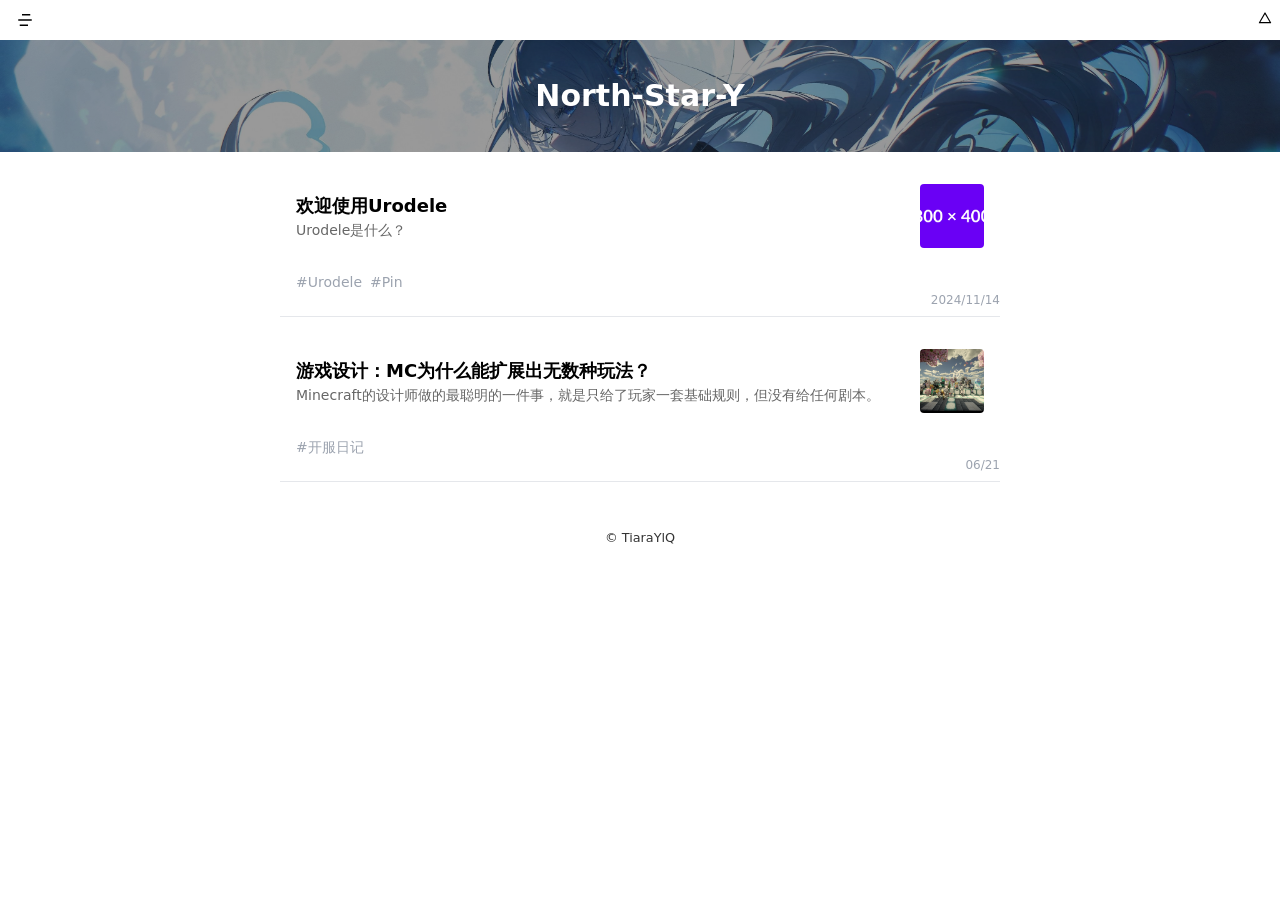
==== commit 53d6bd55: "Deploying to gh-pages from  @ 0746471babf7d68c782cb6a849c7c880473257d2 🚀" ====
--- a/index.html
+++ b/index.html
@@ -3,4 +3,5 @@
 </style>
 <link rel="stylesheet" href="/_astro/_page_.BIc4xYU2.css"><script type="module" src="/_astro/hoisted.B-PlsKKz.js"></script></head> <body class="text-text relative"> <!-- 固定背景层 --> <div class="fixed inset-0 bg-cover bg-center bg-no-repeat -z-10" style="background-image: url('/back3.jpg');"></div> <!-- 半透明遮罩层 --> <div class="fixed inset-0 bg-bg bg-opacity-80 -z-10"></div> <header class="flex justify-between items-center p-2 gap-2 h-10"> <a href="/" class="text-button text-lg" aria-label="homepage"> <div class="i-ri:menu-4-fill"></div> </a> <div class="flex gap-2 items-center header-operations">   <div id="auth"></div> </div> </header>  <div class="w-full h-28 text-white font-bold text-3xl flex items-center justify-center bg-cover bg-center relative" style="background-image: url('/back2.jpg');"> <div class="absolute inset-0 bg-black bg-opacity-40"></div> <span class="relative z-10">North-Star-Y</span> </div> <main> <div class="content">  <div class="pt-8 pb-2"> <a href="/post/Welcome-to-Urodele" class="px-4 pb-4 flex justify-between items-center group"> <div class="flex flex-col"> <h1 class="page-title w-[fit-content] text-lg transition-all font-semibold group-hover:underline"> 欢迎使用Urodele </h1> <p class="text-text text-opacity-60 text-sm">Urodele是什么？</p> </div> <img class="w-16 h-16 rounded object-cover" src="/post-assets/1730949764414_image.png" alt="image.png"> </a> <div class="flex pt-2 gap-2 px-4"> <a href="/tag/Urodele" class="text-sm text-gray hover:text-black">
 #Urodele </a><a href="/tag/Pin" class="text-sm text-gray hover:text-black">
-#Pin </a> </div> <div data-acc-time="1731585531871" class="text-end text-xs text-gray"></div> </div> <hr>   </div> </main>  <footer class="mt-8 flex justify-center"> <small class="w-full max-w-[720px] min-h-12 flex justify-center items-center opacity-80"> <a href="https://github.com/TiaraYlQ" target="_blank">© TiaraYlQ</a> </small> </footer> </body></html>+#Pin </a> </div> <div data-acc-time="1731585531871" class="text-end text-xs text-gray"></div> </div> <hr>  <div class="pt-8 pb-2"> <a href="/post/游戏设计MC为什么能扩展出无数种玩法" class="px-4 pb-4 flex justify-between items-center group"> <div class="flex flex-col"> <h1 class="page-title w-[fit-content] text-lg transition-all font-semibold group-hover:underline"> 游戏设计：MC为什么能扩展出无数种玩法？ </h1> <p class="text-text text-opacity-60 text-sm">Minecraft的设计师做的最聪明的一件事，就是只给了玩家一套基础规则，但没有给任何剧本。</p> </div> <img class="w-16 h-16 rounded object-cover" src="/post-assets/mqnv26y6-77b6239bc61eea043555fe4064716ff6.png" alt="77b6239bc61eea043555fe4064716ff6.png"> </a> <div class="flex pt-2 gap-2 px-4"> <a href="/tag/%E5%BC%80%E6%9C%8D%E6%97%A5%E8%AE%B0" class="text-sm text-gray hover:text-black">
+#开服日记 </a> </div> <div data-acc-time="1782037650958" class="text-end text-xs text-gray"></div> </div> <hr>   </div> </main>  <footer class="mt-8 flex justify-center"> <small class="w-full max-w-[720px] min-h-12 flex justify-center items-center opacity-80"> <a href="https://github.com/TiaraYlQ" target="_blank">© TiaraYlQ</a> </small> </footer> </body></html>
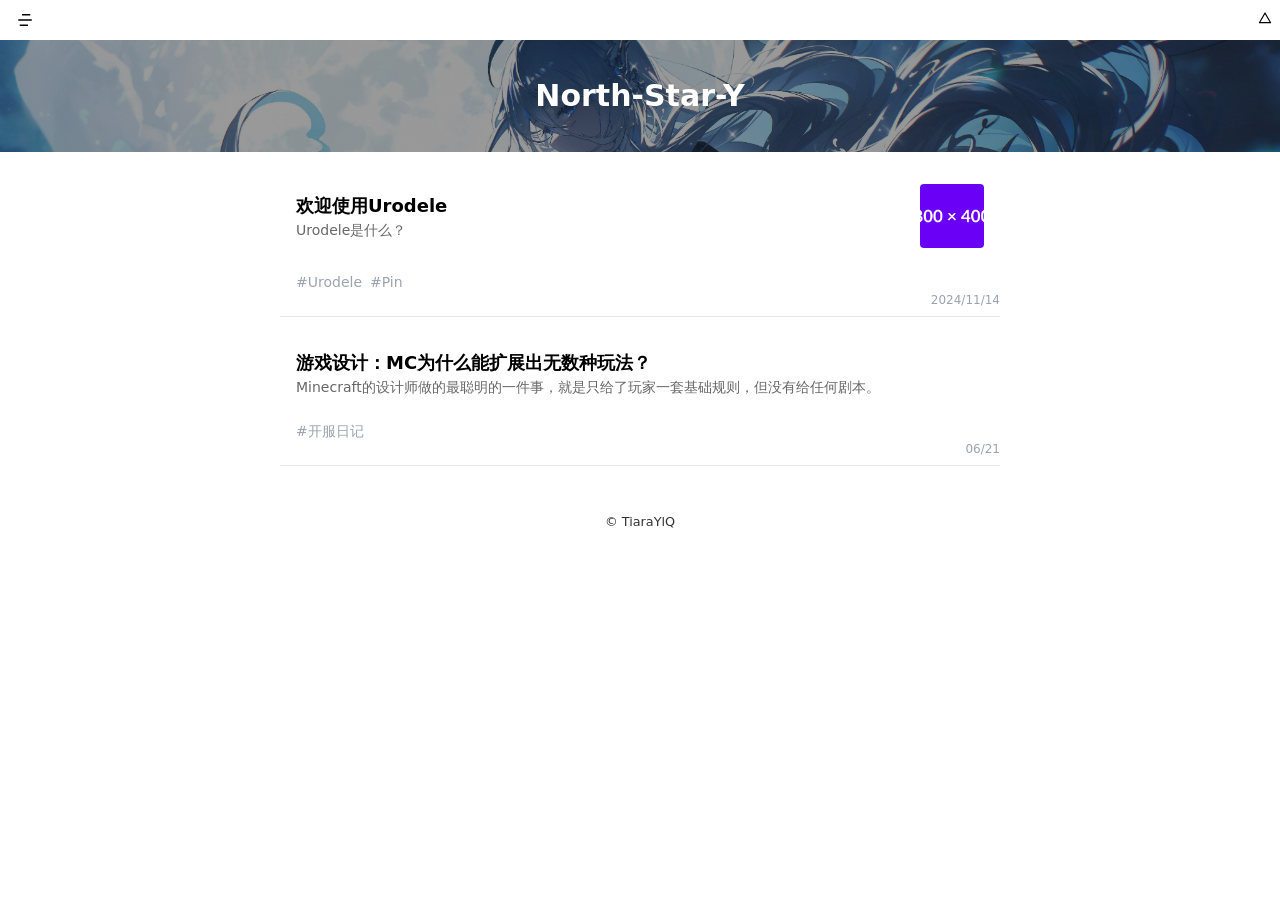
==== commit 84898970: "Deploying to gh-pages from  @ b87463dbdcc12fad9944f65a613f7a125d9f8b68 🚀" ====
--- a/index.html
+++ b/index.html
@@ -3,5 +3,5 @@
 </style>
 <link rel="stylesheet" href="/_astro/_page_.BIc4xYU2.css"><script type="module" src="/_astro/hoisted.B-PlsKKz.js"></script></head> <body class="text-text relative"> <!-- 固定背景层 --> <div class="fixed inset-0 bg-cover bg-center bg-no-repeat -z-10" style="background-image: url('/back3.jpg');"></div> <!-- 半透明遮罩层 --> <div class="fixed inset-0 bg-bg bg-opacity-80 -z-10"></div> <header class="flex justify-between items-center p-2 gap-2 h-10"> <a href="/" class="text-button text-lg" aria-label="homepage"> <div class="i-ri:menu-4-fill"></div> </a> <div class="flex gap-2 items-center header-operations">   <div id="auth"></div> </div> </header>  <div class="w-full h-28 text-white font-bold text-3xl flex items-center justify-center bg-cover bg-center relative" style="background-image: url('/back2.jpg');"> <div class="absolute inset-0 bg-black bg-opacity-40"></div> <span class="relative z-10">North-Star-Y</span> </div> <main> <div class="content">  <div class="pt-8 pb-2"> <a href="/post/Welcome-to-Urodele" class="px-4 pb-4 flex justify-between items-center group"> <div class="flex flex-col"> <h1 class="page-title w-[fit-content] text-lg transition-all font-semibold group-hover:underline"> 欢迎使用Urodele </h1> <p class="text-text text-opacity-60 text-sm">Urodele是什么？</p> </div> <img class="w-16 h-16 rounded object-cover" src="/post-assets/1730949764414_image.png" alt="image.png"> </a> <div class="flex pt-2 gap-2 px-4"> <a href="/tag/Urodele" class="text-sm text-gray hover:text-black">
 #Urodele </a><a href="/tag/Pin" class="text-sm text-gray hover:text-black">
-#Pin </a> </div> <div data-acc-time="1731585531871" class="text-end text-xs text-gray"></div> </div> <hr>  <div class="pt-8 pb-2"> <a href="/post/游戏设计MC为什么能扩展出无数种玩法" class="px-4 pb-4 flex justify-between items-center group"> <div class="flex flex-col"> <h1 class="page-title w-[fit-content] text-lg transition-all font-semibold group-hover:underline"> 游戏设计：MC为什么能扩展出无数种玩法？ </h1> <p class="text-text text-opacity-60 text-sm">Minecraft的设计师做的最聪明的一件事，就是只给了玩家一套基础规则，但没有给任何剧本。</p> </div> <img class="w-16 h-16 rounded object-cover" src="/post-assets/mqnv26y6-77b6239bc61eea043555fe4064716ff6.png" alt="77b6239bc61eea043555fe4064716ff6.png"> </a> <div class="flex pt-2 gap-2 px-4"> <a href="/tag/%E5%BC%80%E6%9C%8D%E6%97%A5%E8%AE%B0" class="text-sm text-gray hover:text-black">
+#Pin </a> </div> <div data-acc-time="1731585531871" class="text-end text-xs text-gray"></div> </div> <hr>  <div class="pt-8 pb-2"> <a href="/post/游戏设计MC为什么能扩展出无数种玩法" class="px-4 pb-4 flex justify-between items-center group"> <div class="flex flex-col"> <h1 class="page-title w-[fit-content] text-lg transition-all font-semibold group-hover:underline"> 游戏设计：MC为什么能扩展出无数种玩法？ </h1> <p class="text-text text-opacity-60 text-sm">Minecraft的设计师做的最聪明的一件事，就是只给了玩家一套基础规则，但没有给任何剧本。</p> </div>  </a> <div class="flex pt-2 gap-2 px-4"> <a href="/tag/%E5%BC%80%E6%9C%8D%E6%97%A5%E8%AE%B0" class="text-sm text-gray hover:text-black">
 #开服日记 </a> </div> <div data-acc-time="1782037650958" class="text-end text-xs text-gray"></div> </div> <hr>   </div> </main>  <footer class="mt-8 flex justify-center"> <small class="w-full max-w-[720px] min-h-12 flex justify-center items-center opacity-80"> <a href="https://github.com/TiaraYlQ" target="_blank">© TiaraYlQ</a> </small> </footer> </body></html>
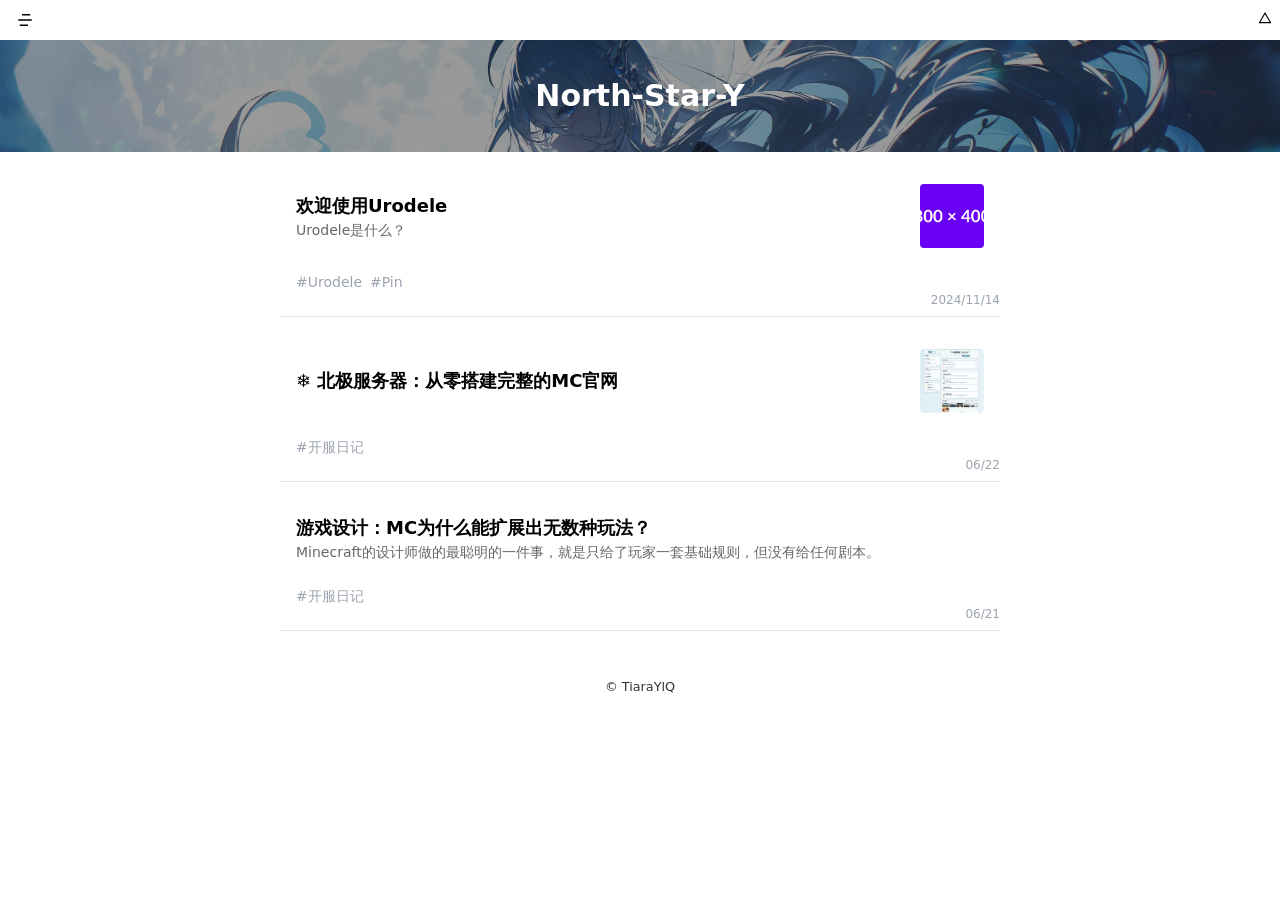
==== commit d21cafae: "Deploying to gh-pages from  @ 89b8adf3fb56e228d4f382801e916cc0e8ff12e1 🚀" ====
--- a/index.html
+++ b/index.html
@@ -1,7 +1,8 @@
 <!DOCTYPE html> <html lang="en"> <head><meta charset="UTF-8"><link rel="apple-touch-icon-precomposed" sizes="144x144" href="/favicon.png"><meta name="apple-mobile-web-app-capable" content="yes"><meta name="mobile-web-app-capable" content="yes"><meta name="apple-mobile-web-app-status-bar-style" content="black-translucent"><meta name="apple-mobile-web-app-title" content="North-Star-Y"><meta name="msapplication-TileColor" content="#000000"><meta name="viewport" content="width=device-width,initial-scale=1.0, minimum-scale=1.0, maximum-scale=1.0, user-scalable=no, viewport-fit=cover"><meta name="description" content="A self-owned full-static blog system"><link rel="icon" href="/favicon.ico"><title>Lunic Y | North-Star-Y</title><link rel="stylesheet" href="/_astro/_page_.Cj23YP2r.css">
 <style>._tabset_selm3_1 ._tab-panel_selm3_1{display:none}._tabset_selm3_1 ._tab-panels_selm3_4{display:flex}._tabset_selm3_1 input[data-tab-name=direct]{display:none}._tabset_selm3_1 input[data-tab-name=direct]:checked~._tab-panels_selm3_4 ._tab-panel_selm3_1[data-tab-name=direct]{display:block}._tabset_selm3_1 input[data-tab-name=direct]:checked~._tab-labels_selm3_13 label[data-tab-name=direct]{border-bottom:2px solid red}._tabset_selm3_1 input[data-tab-name=app]{display:none}._tabset_selm3_1 input[data-tab-name=app]:checked~._tab-panels_selm3_4 ._tab-panel_selm3_1[data-tab-name=app]{display:block}._tabset_selm3_1 input[data-tab-name=app]:checked~._tab-labels_selm3_13 label[data-tab-name=app]{border-bottom:2px solid red}
 </style>
-<link rel="stylesheet" href="/_astro/_page_.BIc4xYU2.css"><script type="module" src="/_astro/hoisted.B-PlsKKz.js"></script></head> <body class="text-text relative"> <!-- 固定背景层 --> <div class="fixed inset-0 bg-cover bg-center bg-no-repeat -z-10" style="background-image: url('/back3.jpg');"></div> <!-- 半透明遮罩层 --> <div class="fixed inset-0 bg-bg bg-opacity-80 -z-10"></div> <header class="flex justify-between items-center p-2 gap-2 h-10"> <a href="/" class="text-button text-lg" aria-label="homepage"> <div class="i-ri:menu-4-fill"></div> </a> <div class="flex gap-2 items-center header-operations">   <div id="auth"></div> </div> </header>  <div class="w-full h-28 text-white font-bold text-3xl flex items-center justify-center bg-cover bg-center relative" style="background-image: url('/back2.jpg');"> <div class="absolute inset-0 bg-black bg-opacity-40"></div> <span class="relative z-10">North-Star-Y</span> </div> <main> <div class="content">  <div class="pt-8 pb-2"> <a href="/post/Welcome-to-Urodele" class="px-4 pb-4 flex justify-between items-center group"> <div class="flex flex-col"> <h1 class="page-title w-[fit-content] text-lg transition-all font-semibold group-hover:underline"> 欢迎使用Urodele </h1> <p class="text-text text-opacity-60 text-sm">Urodele是什么？</p> </div> <img class="w-16 h-16 rounded object-cover" src="/post-assets/1730949764414_image.png" alt="image.png"> </a> <div class="flex pt-2 gap-2 px-4"> <a href="/tag/Urodele" class="text-sm text-gray hover:text-black">
+<link rel="stylesheet" href="/_astro/_page_.BIc4xYU2.css"><script type="module" src="/_astro/hoisted.CxI19O0V.js"></script></head> <body class="text-text relative"> <!-- 固定背景层 --> <div class="fixed inset-0 bg-cover bg-center bg-no-repeat -z-10" style="background-image: url('/back3.jpg');"></div> <!-- 半透明遮罩层 --> <div class="fixed inset-0 bg-bg bg-opacity-80 -z-10"></div> <header class="flex justify-between items-center p-2 gap-2 h-10"> <a href="/" class="text-button text-lg" aria-label="homepage"> <div class="i-ri:menu-4-fill"></div> </a> <div class="flex gap-2 items-center header-operations">   <div id="auth"></div> </div> </header>  <div class="w-full h-28 text-white font-bold text-3xl flex items-center justify-center bg-cover bg-center relative" style="background-image: url('/back2.jpg');"> <div class="absolute inset-0 bg-black bg-opacity-40"></div> <span class="relative z-10">North-Star-Y</span> </div> <main> <div class="content">  <div class="pt-8 pb-2"> <a href="/post/Welcome-to-Urodele" class="px-4 pb-4 flex justify-between items-center group"> <div class="flex flex-col"> <h1 class="page-title w-[fit-content] text-lg transition-all font-semibold group-hover:underline"> 欢迎使用Urodele </h1> <p class="text-text text-opacity-60 text-sm">Urodele是什么？</p> </div> <img class="w-16 h-16 rounded object-cover" src="/post-assets/1730949764414_image.png" alt="image.png"> </a> <div class="flex pt-2 gap-2 px-4"> <a href="/tag/Urodele" class="text-sm text-gray hover:text-black">
 #Urodele </a><a href="/tag/Pin" class="text-sm text-gray hover:text-black">
-#Pin </a> </div> <div data-acc-time="1731585531871" class="text-end text-xs text-gray"></div> </div> <hr>  <div class="pt-8 pb-2"> <a href="/post/游戏设计MC为什么能扩展出无数种玩法" class="px-4 pb-4 flex justify-between items-center group"> <div class="flex flex-col"> <h1 class="page-title w-[fit-content] text-lg transition-all font-semibold group-hover:underline"> 游戏设计：MC为什么能扩展出无数种玩法？ </h1> <p class="text-text text-opacity-60 text-sm">Minecraft的设计师做的最聪明的一件事，就是只给了玩家一套基础规则，但没有给任何剧本。</p> </div>  </a> <div class="flex pt-2 gap-2 px-4"> <a href="/tag/%E5%BC%80%E6%9C%8D%E6%97%A5%E8%AE%B0" class="text-sm text-gray hover:text-black">
+#Pin </a> </div> <div data-acc-time="1731585531871" class="text-end text-xs text-gray"></div> </div> <hr>  <div class="pt-8 pb-2"> <a href="/post/️-北极服务器从零搭建完整的MC官网" class="px-4 pb-4 flex justify-between items-center group"> <div class="flex flex-col"> <h1 class="page-title w-[fit-content] text-lg transition-all font-semibold group-hover:underline"> ❄️ 北极服务器：从零搭建完整的MC官网 </h1> <p class="text-text text-opacity-60 text-sm"></p> </div> <img class="w-16 h-16 rounded object-cover" src="/post-assets/mqp190wb-官网截图.png" alt="官网截图.png"> </a> <div class="flex pt-2 gap-2 px-4"> <a href="/tag/%E5%BC%80%E6%9C%8D%E6%97%A5%E8%AE%B0" class="text-sm text-gray hover:text-black">
+#开服日记 </a> </div> <div data-acc-time="1782121705933" class="text-end text-xs text-gray"></div> </div> <hr>  <div class="pt-8 pb-2"> <a href="/post/游戏设计MC为什么能扩展出无数种玩法" class="px-4 pb-4 flex justify-between items-center group"> <div class="flex flex-col"> <h1 class="page-title w-[fit-content] text-lg transition-all font-semibold group-hover:underline"> 游戏设计：MC为什么能扩展出无数种玩法？ </h1> <p class="text-text text-opacity-60 text-sm">Minecraft的设计师做的最聪明的一件事，就是只给了玩家一套基础规则，但没有给任何剧本。</p> </div>  </a> <div class="flex pt-2 gap-2 px-4"> <a href="/tag/%E5%BC%80%E6%9C%8D%E6%97%A5%E8%AE%B0" class="text-sm text-gray hover:text-black">
 #开服日记 </a> </div> <div data-acc-time="1782037650958" class="text-end text-xs text-gray"></div> </div> <hr>   </div> </main>  <footer class="mt-8 flex justify-center"> <small class="w-full max-w-[720px] min-h-12 flex justify-center items-center opacity-80"> <a href="https://github.com/TiaraYlQ" target="_blank">© TiaraYlQ</a> </small> </footer> </body></html>
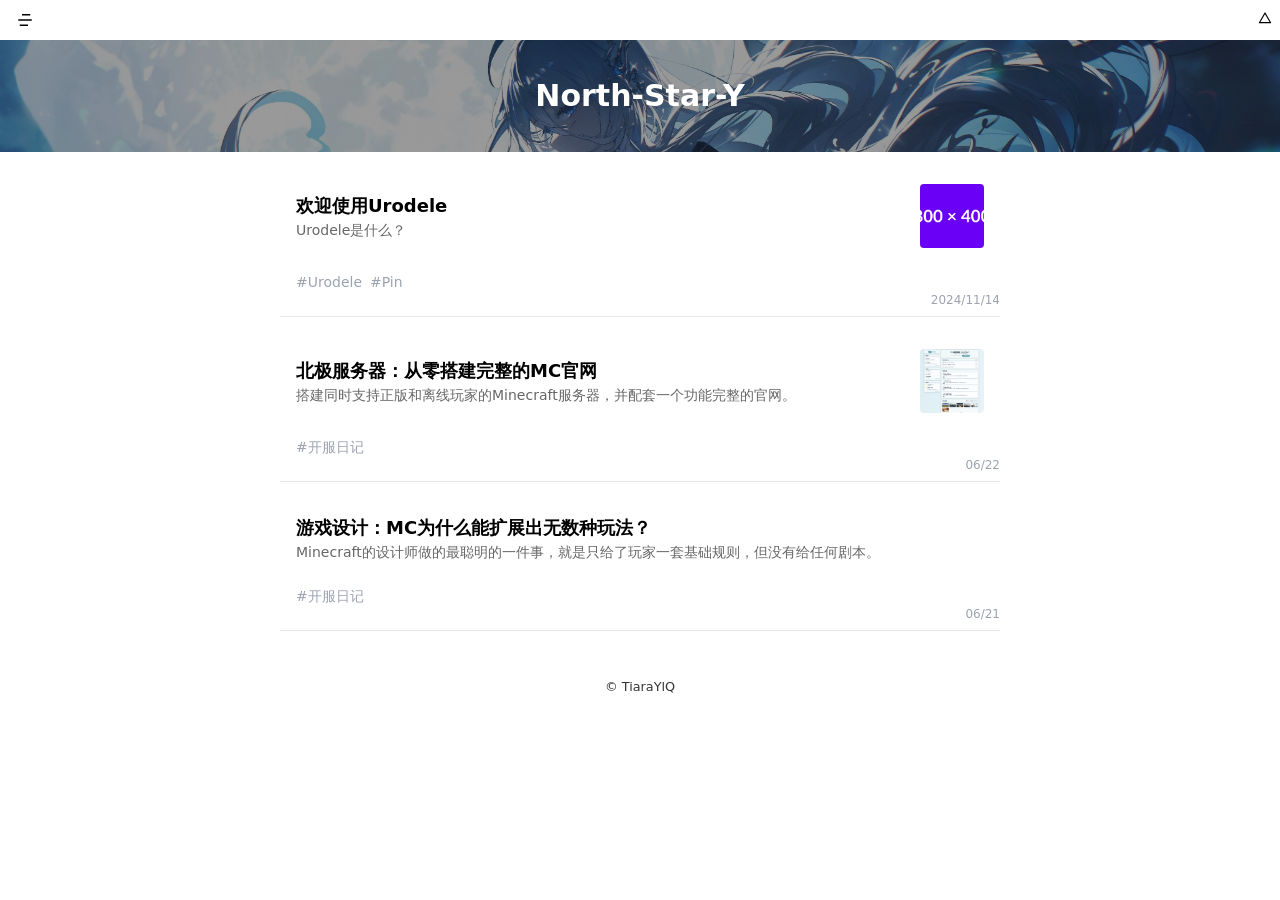
==== commit c2db1aac: "Deploying to gh-pages from  @ dad2d3749048791c3e4be1aee95554d25ebbd297 🚀" ====
--- a/index.html
+++ b/index.html
@@ -3,6 +3,6 @@
 </style>
 <link rel="stylesheet" href="/_astro/_page_.BIc4xYU2.css"><script type="module" src="/_astro/hoisted.CxI19O0V.js"></script></head> <body class="text-text relative"> <!-- 固定背景层 --> <div class="fixed inset-0 bg-cover bg-center bg-no-repeat -z-10" style="background-image: url('/back3.jpg');"></div> <!-- 半透明遮罩层 --> <div class="fixed inset-0 bg-bg bg-opacity-80 -z-10"></div> <header class="flex justify-between items-center p-2 gap-2 h-10"> <a href="/" class="text-button text-lg" aria-label="homepage"> <div class="i-ri:menu-4-fill"></div> </a> <div class="flex gap-2 items-center header-operations">   <div id="auth"></div> </div> </header>  <div class="w-full h-28 text-white font-bold text-3xl flex items-center justify-center bg-cover bg-center relative" style="background-image: url('/back2.jpg');"> <div class="absolute inset-0 bg-black bg-opacity-40"></div> <span class="relative z-10">North-Star-Y</span> </div> <main> <div class="content">  <div class="pt-8 pb-2"> <a href="/post/Welcome-to-Urodele" class="px-4 pb-4 flex justify-between items-center group"> <div class="flex flex-col"> <h1 class="page-title w-[fit-content] text-lg transition-all font-semibold group-hover:underline"> 欢迎使用Urodele </h1> <p class="text-text text-opacity-60 text-sm">Urodele是什么？</p> </div> <img class="w-16 h-16 rounded object-cover" src="/post-assets/1730949764414_image.png" alt="image.png"> </a> <div class="flex pt-2 gap-2 px-4"> <a href="/tag/Urodele" class="text-sm text-gray hover:text-black">
 #Urodele </a><a href="/tag/Pin" class="text-sm text-gray hover:text-black">
-#Pin </a> </div> <div data-acc-time="1731585531871" class="text-end text-xs text-gray"></div> </div> <hr>  <div class="pt-8 pb-2"> <a href="/post/️-北极服务器从零搭建完整的MC官网" class="px-4 pb-4 flex justify-between items-center group"> <div class="flex flex-col"> <h1 class="page-title w-[fit-content] text-lg transition-all font-semibold group-hover:underline"> ❄️ 北极服务器：从零搭建完整的MC官网 </h1> <p class="text-text text-opacity-60 text-sm"></p> </div> <img class="w-16 h-16 rounded object-cover" src="/post-assets/mqp190wb-官网截图.png" alt="官网截图.png"> </a> <div class="flex pt-2 gap-2 px-4"> <a href="/tag/%E5%BC%80%E6%9C%8D%E6%97%A5%E8%AE%B0" class="text-sm text-gray hover:text-black">
+#Pin </a> </div> <div data-acc-time="1731585531871" class="text-end text-xs text-gray"></div> </div> <hr>  <div class="pt-8 pb-2"> <a href="/post/️-北极服务器从零搭建完整的MC官网" class="px-4 pb-4 flex justify-between items-center group"> <div class="flex flex-col"> <h1 class="page-title w-[fit-content] text-lg transition-all font-semibold group-hover:underline"> 北极服务器：从零搭建完整的MC官网 </h1> <p class="text-text text-opacity-60 text-sm">搭建同时支持正版和离线玩家的Minecraft服务器，并配套一个功能完整的官网。</p> </div> <img class="w-16 h-16 rounded object-cover" src="/post-assets/mqp190wb-官网截图.png" alt="官网截图.png"> </a> <div class="flex pt-2 gap-2 px-4"> <a href="/tag/%E5%BC%80%E6%9C%8D%E6%97%A5%E8%AE%B0" class="text-sm text-gray hover:text-black">
 #开服日记 </a> </div> <div data-acc-time="1782121705933" class="text-end text-xs text-gray"></div> </div> <hr>  <div class="pt-8 pb-2"> <a href="/post/游戏设计MC为什么能扩展出无数种玩法" class="px-4 pb-4 flex justify-between items-center group"> <div class="flex flex-col"> <h1 class="page-title w-[fit-content] text-lg transition-all font-semibold group-hover:underline"> 游戏设计：MC为什么能扩展出无数种玩法？ </h1> <p class="text-text text-opacity-60 text-sm">Minecraft的设计师做的最聪明的一件事，就是只给了玩家一套基础规则，但没有给任何剧本。</p> </div>  </a> <div class="flex pt-2 gap-2 px-4"> <a href="/tag/%E5%BC%80%E6%9C%8D%E6%97%A5%E8%AE%B0" class="text-sm text-gray hover:text-black">
 #开服日记 </a> </div> <div data-acc-time="1782037650958" class="text-end text-xs text-gray"></div> </div> <hr>   </div> </main>  <footer class="mt-8 flex justify-center"> <small class="w-full max-w-[720px] min-h-12 flex justify-center items-center opacity-80"> <a href="https://github.com/TiaraYlQ" target="_blank">© TiaraYlQ</a> </small> </footer> </body></html>
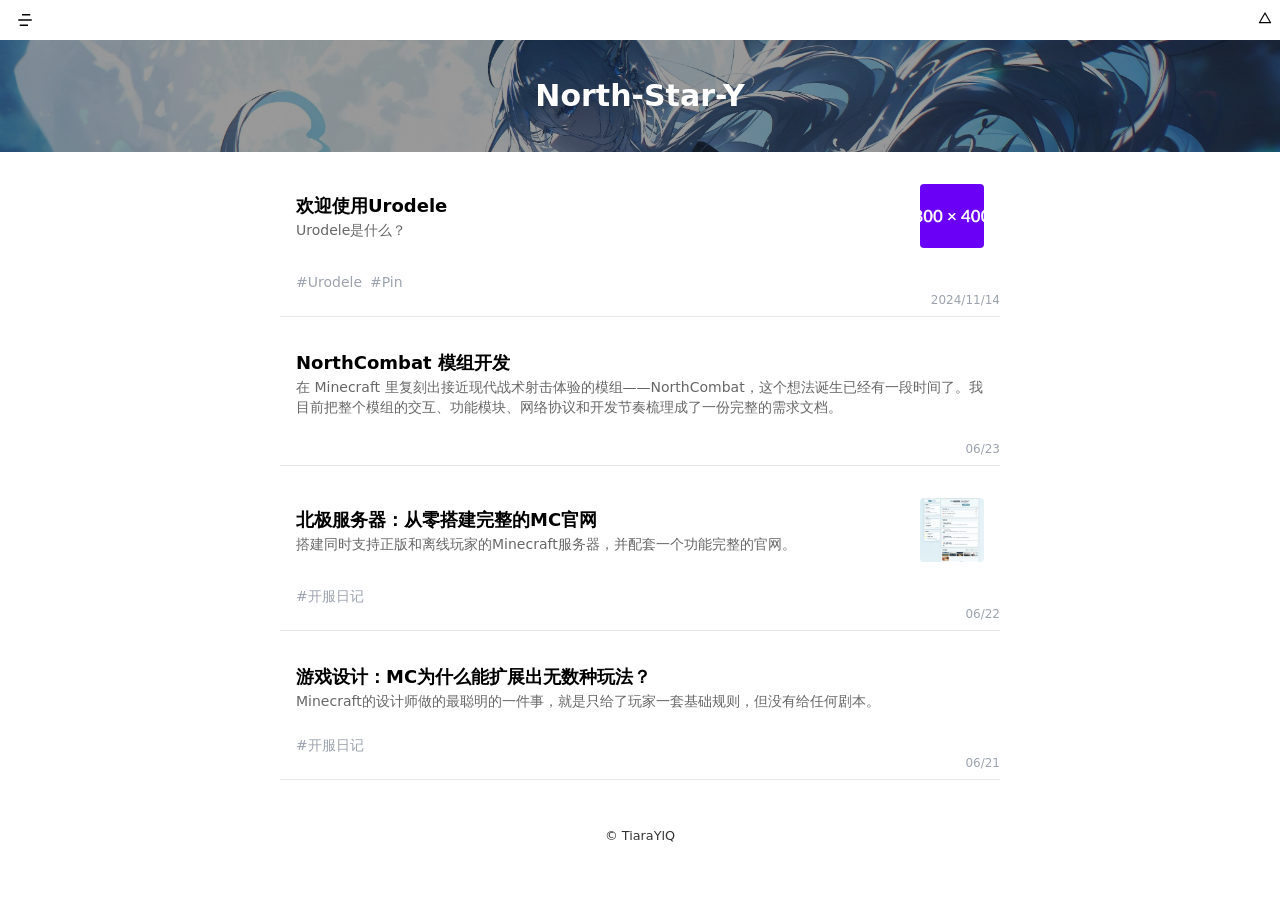
==== commit be66c50d: "Deploying to gh-pages from  @ f21e2e1cbd097d1f4c0d451e1cf79d7fbed33b22 🚀" ====
--- a/index.html
+++ b/index.html
@@ -3,6 +3,6 @@
 </style>
 <link rel="stylesheet" href="/_astro/_page_.BIc4xYU2.css"><script type="module" src="/_astro/hoisted.CxI19O0V.js"></script></head> <body class="text-text relative"> <!-- 固定背景层 --> <div class="fixed inset-0 bg-cover bg-center bg-no-repeat -z-10" style="background-image: url('/back3.jpg');"></div> <!-- 半透明遮罩层 --> <div class="fixed inset-0 bg-bg bg-opacity-80 -z-10"></div> <header class="flex justify-between items-center p-2 gap-2 h-10"> <a href="/" class="text-button text-lg" aria-label="homepage"> <div class="i-ri:menu-4-fill"></div> </a> <div class="flex gap-2 items-center header-operations">   <div id="auth"></div> </div> </header>  <div class="w-full h-28 text-white font-bold text-3xl flex items-center justify-center bg-cover bg-center relative" style="background-image: url('/back2.jpg');"> <div class="absolute inset-0 bg-black bg-opacity-40"></div> <span class="relative z-10">North-Star-Y</span> </div> <main> <div class="content">  <div class="pt-8 pb-2"> <a href="/post/Welcome-to-Urodele" class="px-4 pb-4 flex justify-between items-center group"> <div class="flex flex-col"> <h1 class="page-title w-[fit-content] text-lg transition-all font-semibold group-hover:underline"> 欢迎使用Urodele </h1> <p class="text-text text-opacity-60 text-sm">Urodele是什么？</p> </div> <img class="w-16 h-16 rounded object-cover" src="/post-assets/1730949764414_image.png" alt="image.png"> </a> <div class="flex pt-2 gap-2 px-4"> <a href="/tag/Urodele" class="text-sm text-gray hover:text-black">
 #Urodele </a><a href="/tag/Pin" class="text-sm text-gray hover:text-black">
-#Pin </a> </div> <div data-acc-time="1731585531871" class="text-end text-xs text-gray"></div> </div> <hr>  <div class="pt-8 pb-2"> <a href="/post/️-北极服务器从零搭建完整的MC官网" class="px-4 pb-4 flex justify-between items-center group"> <div class="flex flex-col"> <h1 class="page-title w-[fit-content] text-lg transition-all font-semibold group-hover:underline"> 北极服务器：从零搭建完整的MC官网 </h1> <p class="text-text text-opacity-60 text-sm">搭建同时支持正版和离线玩家的Minecraft服务器，并配套一个功能完整的官网。</p> </div> <img class="w-16 h-16 rounded object-cover" src="/post-assets/mqp190wb-官网截图.png" alt="官网截图.png"> </a> <div class="flex pt-2 gap-2 px-4"> <a href="/tag/%E5%BC%80%E6%9C%8D%E6%97%A5%E8%AE%B0" class="text-sm text-gray hover:text-black">
+#Pin </a> </div> <div data-acc-time="1731585531871" class="text-end text-xs text-gray"></div> </div> <hr>  <div class="pt-8 pb-2"> <a href="/post/NorthCombat-模组开发" class="px-4 pb-4 flex justify-between items-center group"> <div class="flex flex-col"> <h1 class="page-title w-[fit-content] text-lg transition-all font-semibold group-hover:underline"> NorthCombat 模组开发 </h1> <p class="text-text text-opacity-60 text-sm">在 Minecraft 里复刻出接近现代战术射击体验的模组——NorthCombat，这个想法诞生已经有一段时间了。我目前把整个模组的交互、功能模块、网络协议和开发节奏梳理成了一份完整的需求文档。</p> </div>  </a> <div class="flex pt-2 gap-2 px-4">  </div> <div data-acc-time="1782225613416" class="text-end text-xs text-gray"></div> </div> <hr>  <div class="pt-8 pb-2"> <a href="/post/️-北极服务器从零搭建完整的MC官网" class="px-4 pb-4 flex justify-between items-center group"> <div class="flex flex-col"> <h1 class="page-title w-[fit-content] text-lg transition-all font-semibold group-hover:underline"> 北极服务器：从零搭建完整的MC官网 </h1> <p class="text-text text-opacity-60 text-sm">搭建同时支持正版和离线玩家的Minecraft服务器，并配套一个功能完整的官网。</p> </div> <img class="w-16 h-16 rounded object-cover" src="/post-assets/mqp190wb-官网截图.png" alt="官网截图.png"> </a> <div class="flex pt-2 gap-2 px-4"> <a href="/tag/%E5%BC%80%E6%9C%8D%E6%97%A5%E8%AE%B0" class="text-sm text-gray hover:text-black">
 #开服日记 </a> </div> <div data-acc-time="1782121705933" class="text-end text-xs text-gray"></div> </div> <hr>  <div class="pt-8 pb-2"> <a href="/post/游戏设计MC为什么能扩展出无数种玩法" class="px-4 pb-4 flex justify-between items-center group"> <div class="flex flex-col"> <h1 class="page-title w-[fit-content] text-lg transition-all font-semibold group-hover:underline"> 游戏设计：MC为什么能扩展出无数种玩法？ </h1> <p class="text-text text-opacity-60 text-sm">Minecraft的设计师做的最聪明的一件事，就是只给了玩家一套基础规则，但没有给任何剧本。</p> </div>  </a> <div class="flex pt-2 gap-2 px-4"> <a href="/tag/%E5%BC%80%E6%9C%8D%E6%97%A5%E8%AE%B0" class="text-sm text-gray hover:text-black">
 #开服日记 </a> </div> <div data-acc-time="1782037650958" class="text-end text-xs text-gray"></div> </div> <hr>   </div> </main>  <footer class="mt-8 flex justify-center"> <small class="w-full max-w-[720px] min-h-12 flex justify-center items-center opacity-80"> <a href="https://github.com/TiaraYlQ" target="_blank">© TiaraYlQ</a> </small> </footer> </body></html>
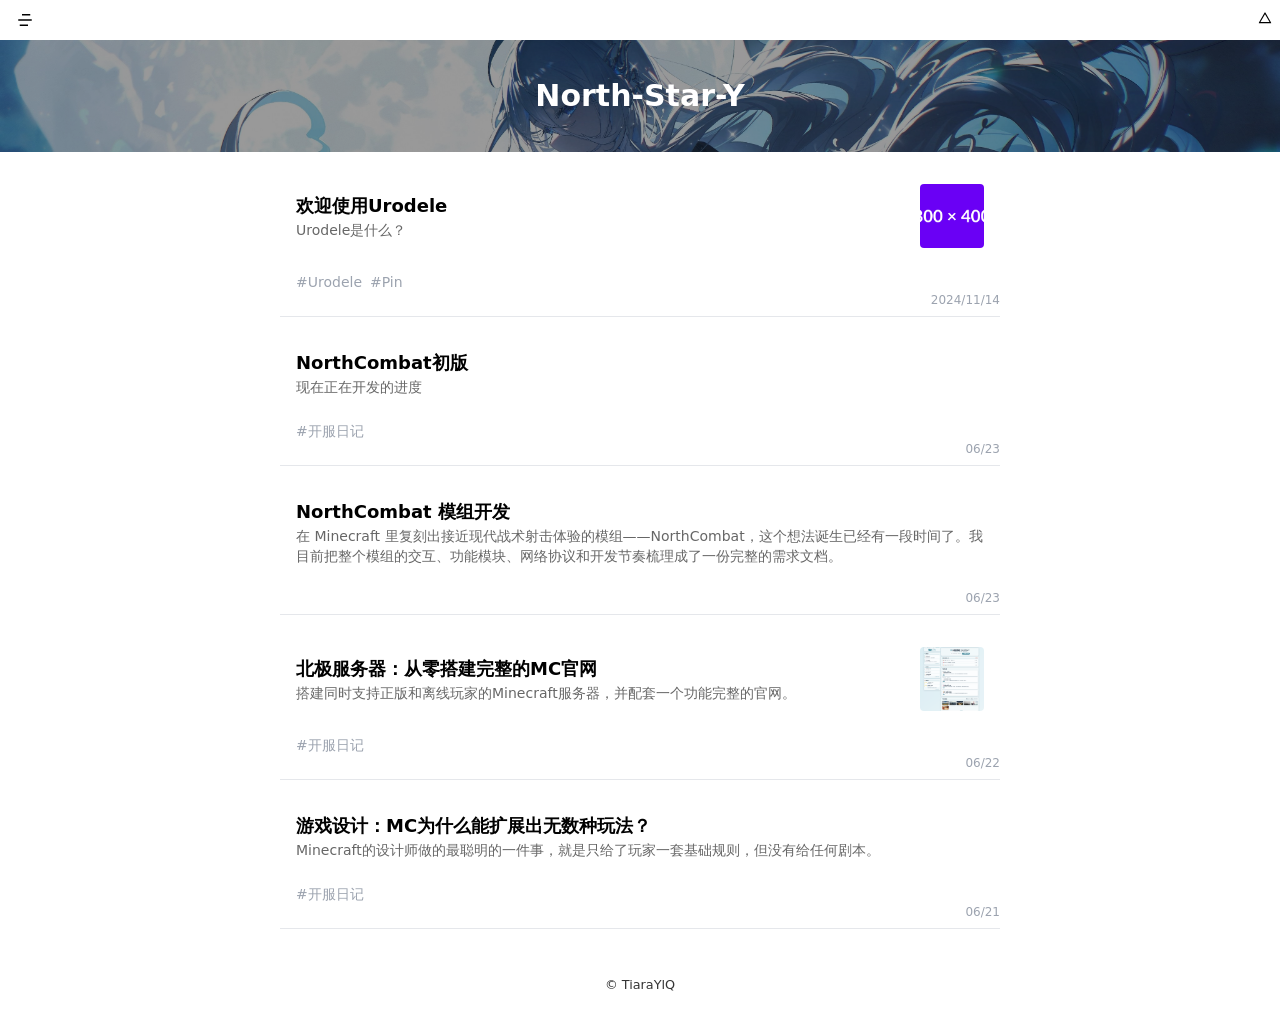
==== commit 88094abe: "Deploying to gh-pages from  @ d5194a67fc400cd4b858b1cdab6d4b25cb7ab78b 🚀" ====
--- a/index.html
+++ b/index.html
@@ -3,6 +3,7 @@
 </style>
 <link rel="stylesheet" href="/_astro/_page_.BIc4xYU2.css"><script type="module" src="/_astro/hoisted.CxI19O0V.js"></script></head> <body class="text-text relative"> <!-- 固定背景层 --> <div class="fixed inset-0 bg-cover bg-center bg-no-repeat -z-10" style="background-image: url('/back3.jpg');"></div> <!-- 半透明遮罩层 --> <div class="fixed inset-0 bg-bg bg-opacity-80 -z-10"></div> <header class="flex justify-between items-center p-2 gap-2 h-10"> <a href="/" class="text-button text-lg" aria-label="homepage"> <div class="i-ri:menu-4-fill"></div> </a> <div class="flex gap-2 items-center header-operations">   <div id="auth"></div> </div> </header>  <div class="w-full h-28 text-white font-bold text-3xl flex items-center justify-center bg-cover bg-center relative" style="background-image: url('/back2.jpg');"> <div class="absolute inset-0 bg-black bg-opacity-40"></div> <span class="relative z-10">North-Star-Y</span> </div> <main> <div class="content">  <div class="pt-8 pb-2"> <a href="/post/Welcome-to-Urodele" class="px-4 pb-4 flex justify-between items-center group"> <div class="flex flex-col"> <h1 class="page-title w-[fit-content] text-lg transition-all font-semibold group-hover:underline"> 欢迎使用Urodele </h1> <p class="text-text text-opacity-60 text-sm">Urodele是什么？</p> </div> <img class="w-16 h-16 rounded object-cover" src="/post-assets/1730949764414_image.png" alt="image.png"> </a> <div class="flex pt-2 gap-2 px-4"> <a href="/tag/Urodele" class="text-sm text-gray hover:text-black">
 #Urodele </a><a href="/tag/Pin" class="text-sm text-gray hover:text-black">
-#Pin </a> </div> <div data-acc-time="1731585531871" class="text-end text-xs text-gray"></div> </div> <hr>  <div class="pt-8 pb-2"> <a href="/post/NorthCombat-模组开发" class="px-4 pb-4 flex justify-between items-center group"> <div class="flex flex-col"> <h1 class="page-title w-[fit-content] text-lg transition-all font-semibold group-hover:underline"> NorthCombat 模组开发 </h1> <p class="text-text text-opacity-60 text-sm">在 Minecraft 里复刻出接近现代战术射击体验的模组——NorthCombat，这个想法诞生已经有一段时间了。我目前把整个模组的交互、功能模块、网络协议和开发节奏梳理成了一份完整的需求文档。</p> </div>  </a> <div class="flex pt-2 gap-2 px-4">  </div> <div data-acc-time="1782225613416" class="text-end text-xs text-gray"></div> </div> <hr>  <div class="pt-8 pb-2"> <a href="/post/️-北极服务器从零搭建完整的MC官网" class="px-4 pb-4 flex justify-between items-center group"> <div class="flex flex-col"> <h1 class="page-title w-[fit-content] text-lg transition-all font-semibold group-hover:underline"> 北极服务器：从零搭建完整的MC官网 </h1> <p class="text-text text-opacity-60 text-sm">搭建同时支持正版和离线玩家的Minecraft服务器，并配套一个功能完整的官网。</p> </div> <img class="w-16 h-16 rounded object-cover" src="/post-assets/mqp190wb-官网截图.png" alt="官网截图.png"> </a> <div class="flex pt-2 gap-2 px-4"> <a href="/tag/%E5%BC%80%E6%9C%8D%E6%97%A5%E8%AE%B0" class="text-sm text-gray hover:text-black">
+#Pin </a> </div> <div data-acc-time="1731585531871" class="text-end text-xs text-gray"></div> </div> <hr>  <div class="pt-8 pb-2"> <a href="/post/NorthCombat初版" class="px-4 pb-4 flex justify-between items-center group"> <div class="flex flex-col"> <h1 class="page-title w-[fit-content] text-lg transition-all font-semibold group-hover:underline"> NorthCombat初版 </h1> <p class="text-text text-opacity-60 text-sm">现在正在开发的进度</p> </div>  </a> <div class="flex pt-2 gap-2 px-4"> <a href="/tag/%E5%BC%80%E6%9C%8D%E6%97%A5%E8%AE%B0" class="text-sm text-gray hover:text-black">
+#开服日记 </a> </div> <div data-acc-time="1782225641781" class="text-end text-xs text-gray"></div> </div> <hr>  <div class="pt-8 pb-2"> <a href="/post/NorthCombat-模组开发" class="px-4 pb-4 flex justify-between items-center group"> <div class="flex flex-col"> <h1 class="page-title w-[fit-content] text-lg transition-all font-semibold group-hover:underline"> NorthCombat 模组开发 </h1> <p class="text-text text-opacity-60 text-sm">在 Minecraft 里复刻出接近现代战术射击体验的模组——NorthCombat，这个想法诞生已经有一段时间了。我目前把整个模组的交互、功能模块、网络协议和开发节奏梳理成了一份完整的需求文档。</p> </div>  </a> <div class="flex pt-2 gap-2 px-4">  </div> <div data-acc-time="1782225613416" class="text-end text-xs text-gray"></div> </div> <hr>  <div class="pt-8 pb-2"> <a href="/post/️-北极服务器从零搭建完整的MC官网" class="px-4 pb-4 flex justify-between items-center group"> <div class="flex flex-col"> <h1 class="page-title w-[fit-content] text-lg transition-all font-semibold group-hover:underline"> 北极服务器：从零搭建完整的MC官网 </h1> <p class="text-text text-opacity-60 text-sm">搭建同时支持正版和离线玩家的Minecraft服务器，并配套一个功能完整的官网。</p> </div> <img class="w-16 h-16 rounded object-cover" src="/post-assets/mqp190wb-官网截图.png" alt="官网截图.png"> </a> <div class="flex pt-2 gap-2 px-4"> <a href="/tag/%E5%BC%80%E6%9C%8D%E6%97%A5%E8%AE%B0" class="text-sm text-gray hover:text-black">
 #开服日记 </a> </div> <div data-acc-time="1782121705933" class="text-end text-xs text-gray"></div> </div> <hr>  <div class="pt-8 pb-2"> <a href="/post/游戏设计MC为什么能扩展出无数种玩法" class="px-4 pb-4 flex justify-between items-center group"> <div class="flex flex-col"> <h1 class="page-title w-[fit-content] text-lg transition-all font-semibold group-hover:underline"> 游戏设计：MC为什么能扩展出无数种玩法？ </h1> <p class="text-text text-opacity-60 text-sm">Minecraft的设计师做的最聪明的一件事，就是只给了玩家一套基础规则，但没有给任何剧本。</p> </div>  </a> <div class="flex pt-2 gap-2 px-4"> <a href="/tag/%E5%BC%80%E6%9C%8D%E6%97%A5%E8%AE%B0" class="text-sm text-gray hover:text-black">
 #开服日记 </a> </div> <div data-acc-time="1782037650958" class="text-end text-xs text-gray"></div> </div> <hr>   </div> </main>  <footer class="mt-8 flex justify-center"> <small class="w-full max-w-[720px] min-h-12 flex justify-center items-center opacity-80"> <a href="https://github.com/TiaraYlQ" target="_blank">© TiaraYlQ</a> </small> </footer> </body></html>
